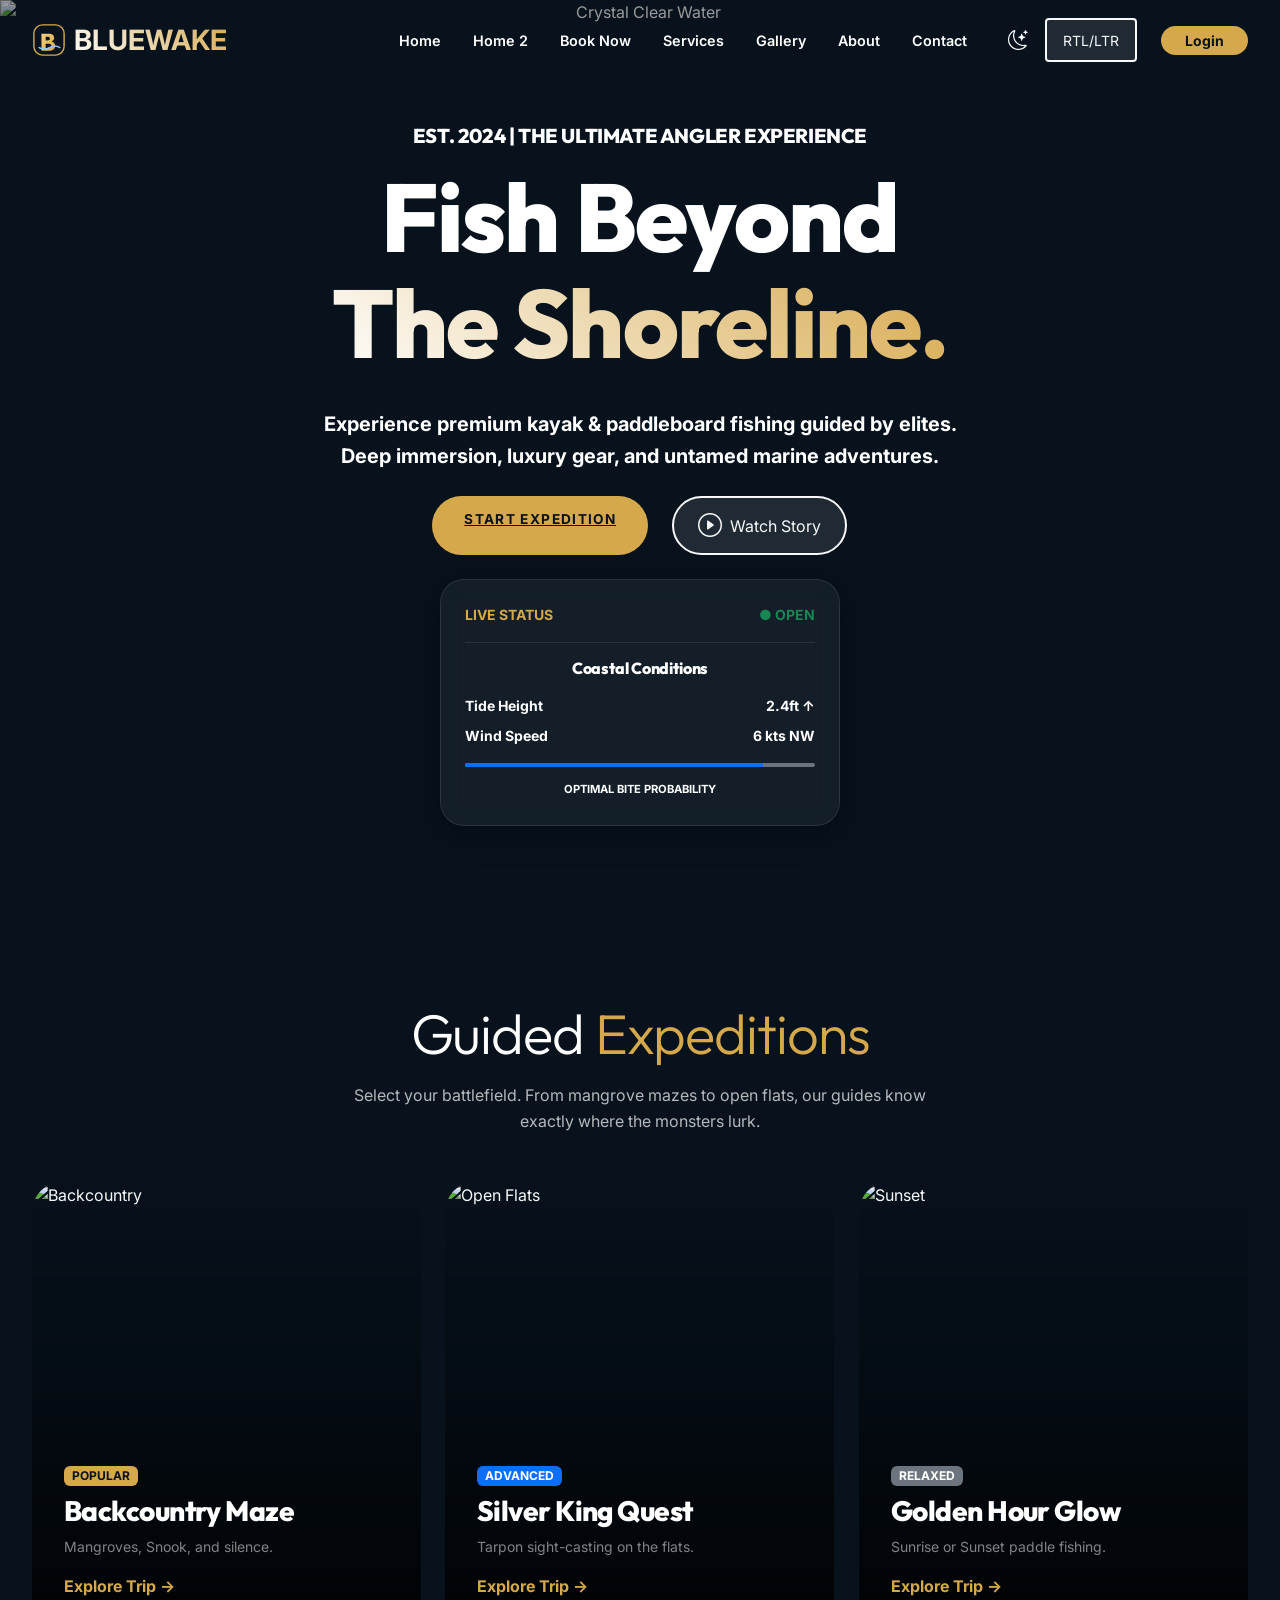
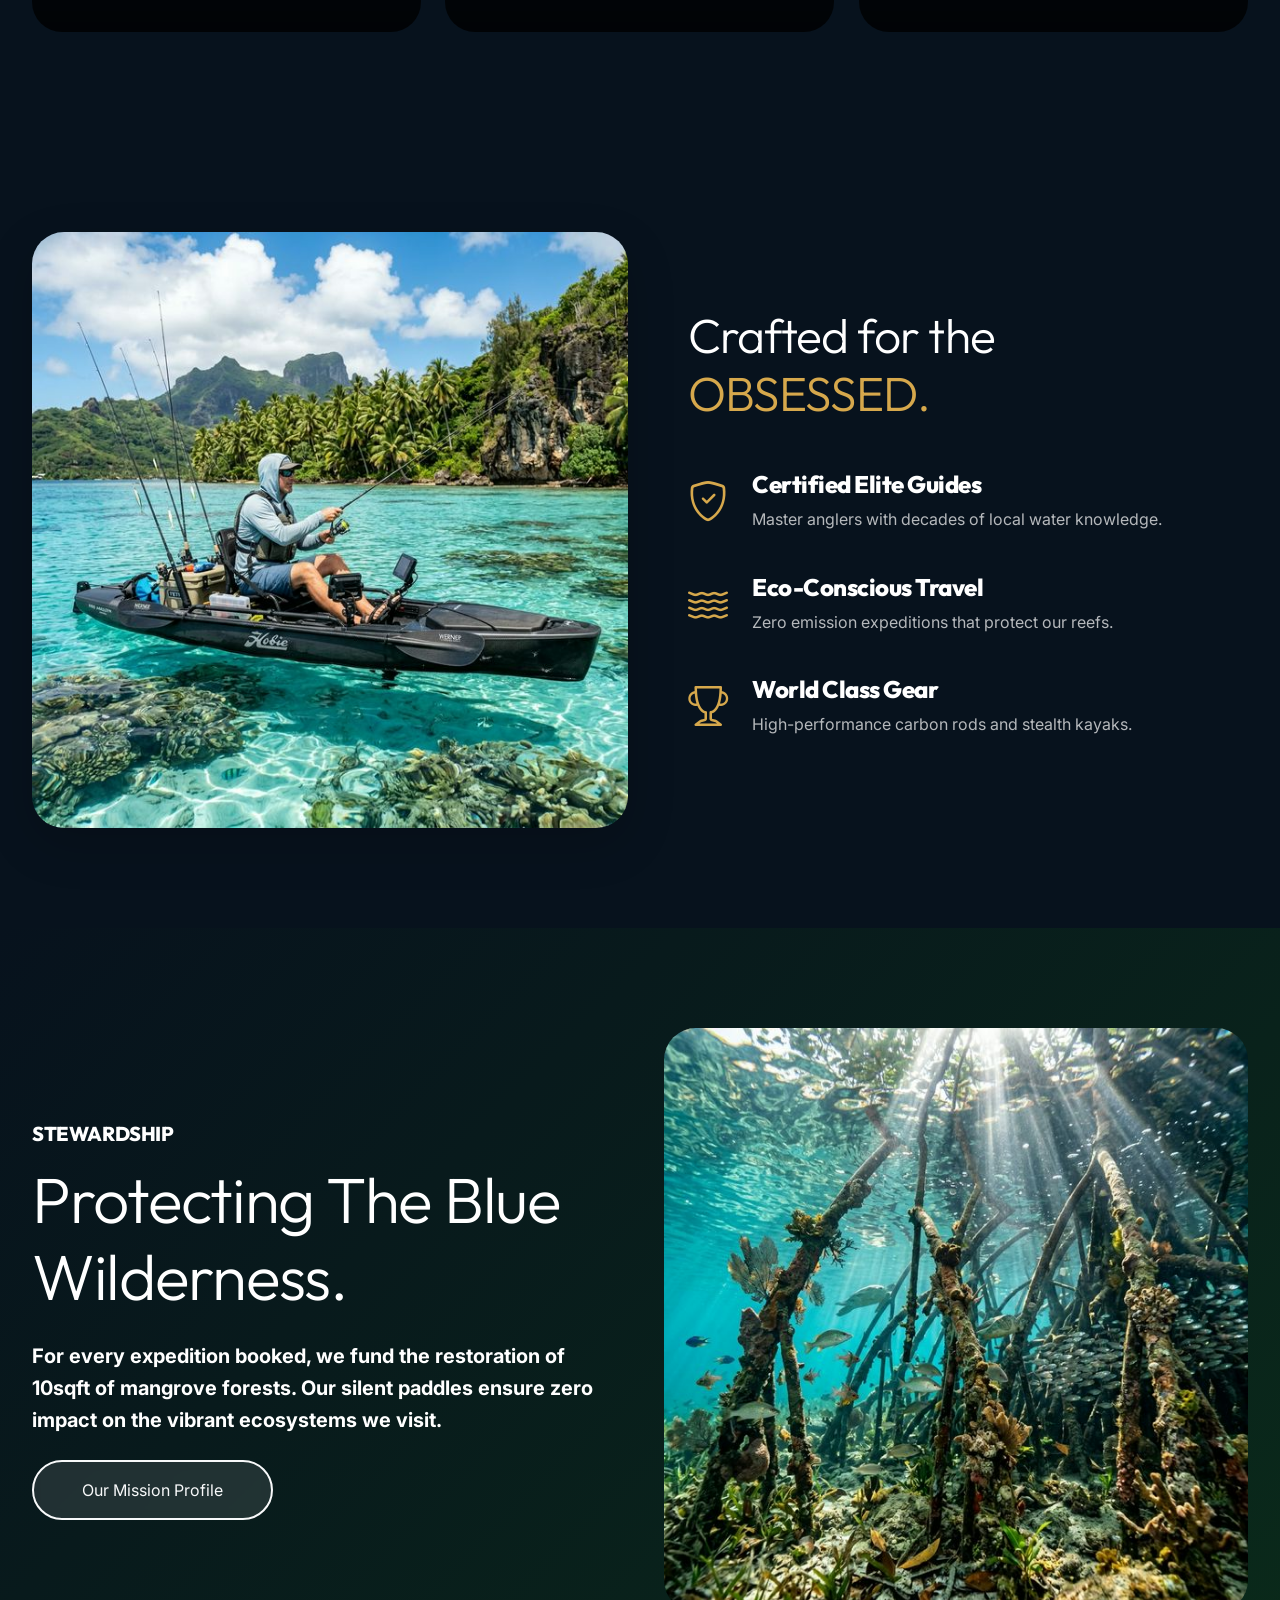
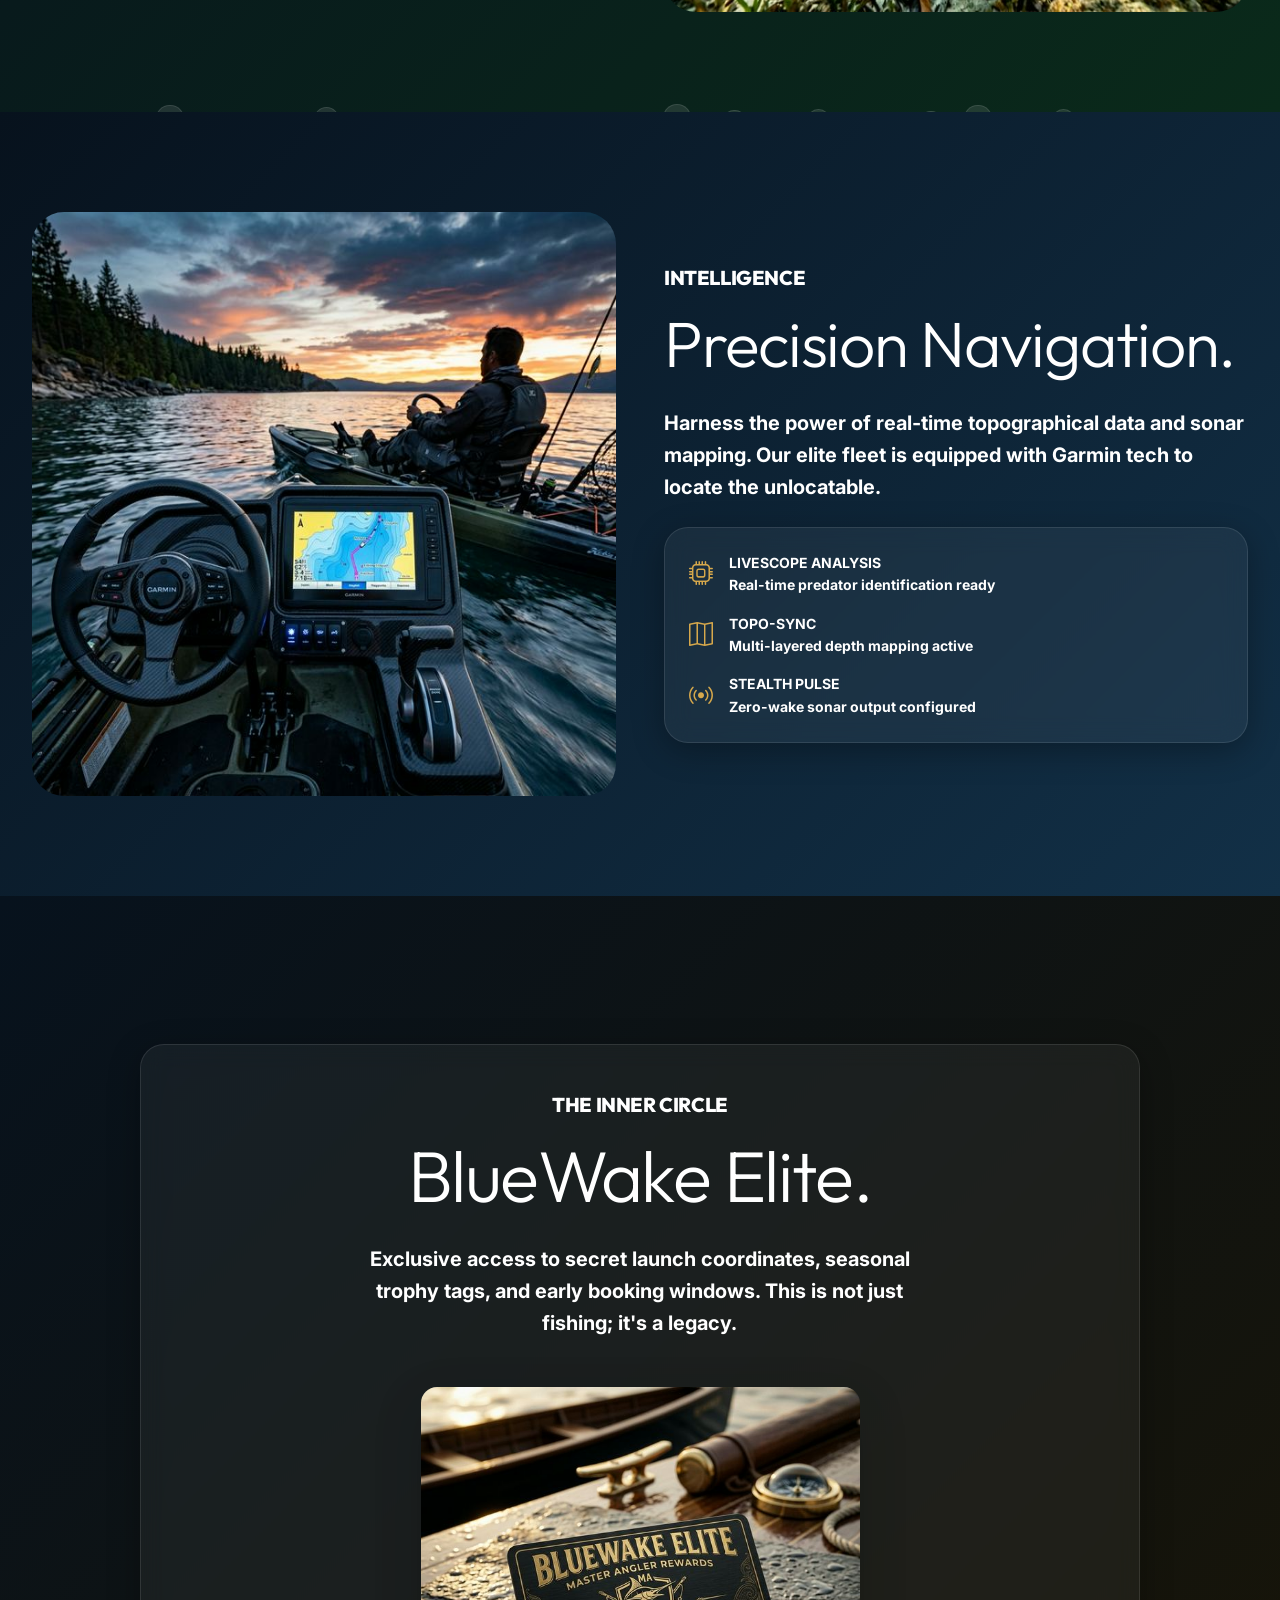
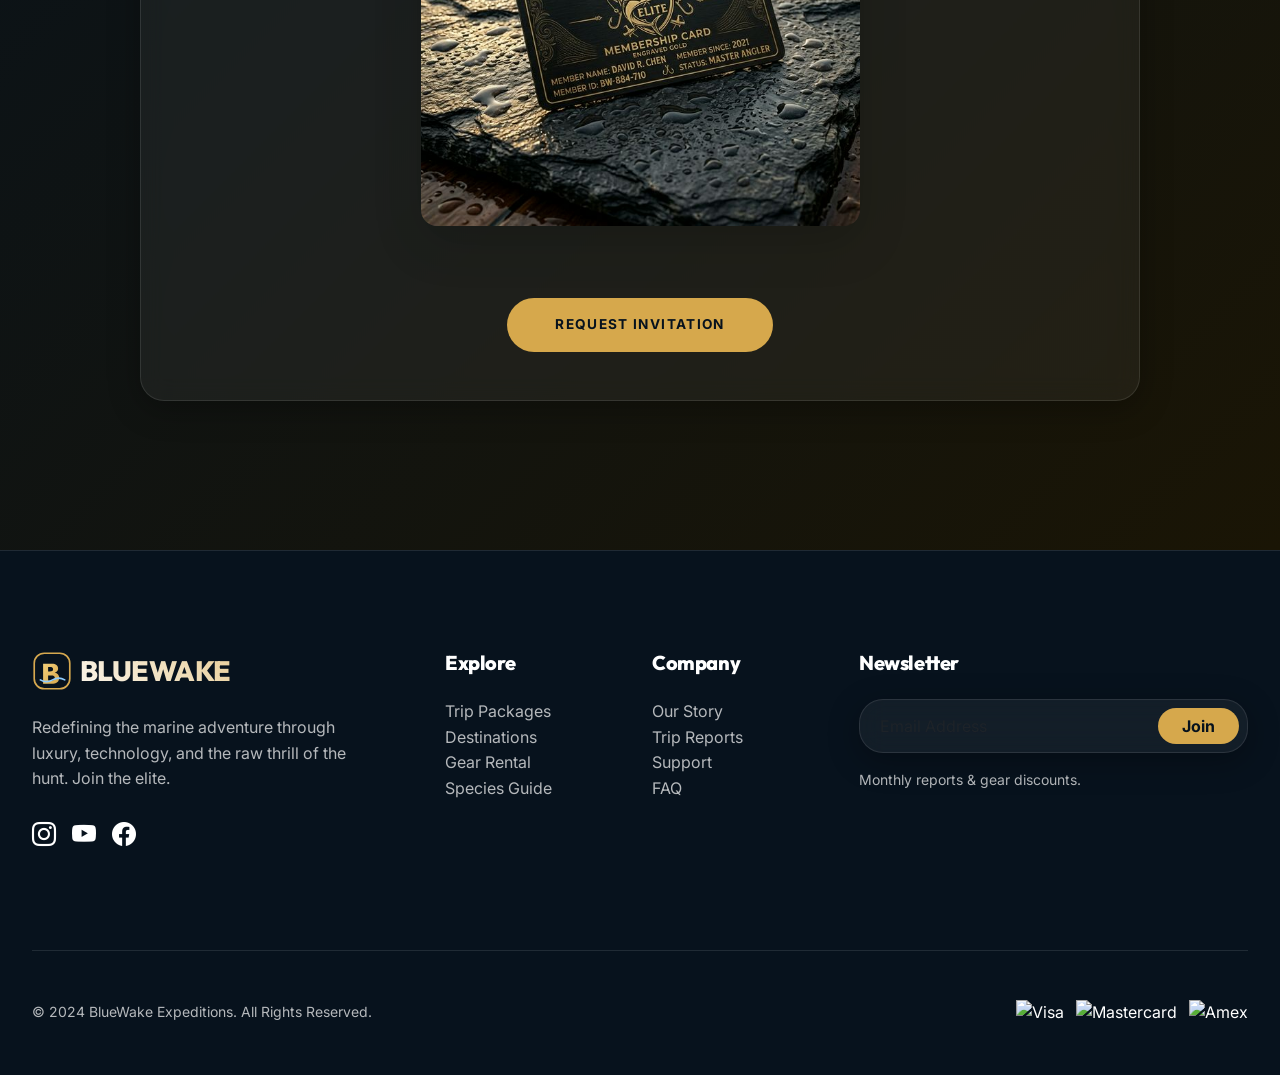
==== index.html @ 13f1f82b "Initial website update" ====
<!DOCTYPE html>
<html lang="en" dir="ltr" data-theme="dark">

<head>
    <meta charset="UTF-8">
    <meta name="viewport" content="width=device-width, initial-scale=1.0">
    <title>BlueWake Adventures | Premium Kayak & Paddleboard Fishing</title>

    <!-- Bootstrap 5 CDN -->
    <link href="https://cdn.jsdelivr.net/npm/bootstrap@5.3.2/dist/css/bootstrap.min.css" rel="stylesheet">
    <link rel="stylesheet" href="https://cdn.jsdelivr.net/npm/bootstrap-icons@1.11.2/font/bootstrap-icons.min.css">

    <!-- Custom CSS -->
    <link rel="stylesheet" href="assets/css/style.css">
</head>

<body>
    <!-- Header / Navigation -->
    <nav class="navbar-marine navbar navbar-expand-xl">
        <div class="container-custom d-flex justify-content-between align-items-center w-100">
            <a class="navbar-brand d-flex align-items-center" href="index.html">
                <img src="assets/images/bluewake-logo.svg" alt="BlueWake logo" class="brand-logo me-2">
                <span class="fs-3 fw-bold text-gradient">BLUEWAKE</span>
            </a>

            <button class="navbar-toggler border-0 text-white" type="button" data-bs-toggle="offcanvas"
                data-bs-target="#offcanvasNavbar">
                <i class="bi bi-list fs-1"></i>
            </button>

            <div class="collapse navbar-collapse d-none d-lg-flex" id="navbarNav">
                <ul class="navbar-nav ms-auto">
                    <li class="nav-item"><a class="nav-link active" href="index.html">Home</a></li>
                    <li class="nav-item"><a class="nav-link " href="home-2.html">Home 2</a></li>
                    <li class="nav-item"><a class="nav-link " href="book-now.html">Book Now</a></li>
                    <li class="nav-item"><a class="nav-link " href="services.html">Services</a></li>
                    <li class="nav-item"><a class="nav-link " href="gallery.html">Gallery</a></li>
                    <li class="nav-item"><a class="nav-link " href="about.html">About</a></li>
                    <li class="nav-item"><a class="nav-link " href="contact.html">Contact</a></li>
                </ul>
            </div>

            <div class="d-none d-xl-flex align-items-center gap-3 ms-lg-4">
                <button class="theme-toggle btn btn-link text-white p-0"><i class="bi bi-moon-stars fs-5"></i></button>
                <button class="rtl-toggle btn btn-outline-light btn-sm px-3">RTL/LTR</button>
                <a href="login.html" class="btn btn-accent rounded-pill px-4 btn-sm ms-2">Login</a>
            </div>
        </div>
    </nav>

    <!-- Offcanvas Menu for Mobile -->
    <div class="offcanvas offcanvas-end glass-panel" tabindex="-1" id="offcanvasNavbar">
        <div class="offcanvas-header border-bottom border-secondary">
            <h5 class="offcanvas-title text-gradient d-flex align-items-center gap-2 mb-0"><img src="assets/images/bluewake-logo.svg" alt="BlueWake logo" class="brand-logo offcanvas-brand-logo"> <span>BLUEWAKE</span></h5>
            <button type="button" class="btn-close btn-close-white" data-bs-dismiss="offcanvas"></button>
        </div>
        <div class="offcanvas-body d-flex flex-column h-100">
            <ul class="navbar-nav mb-auto">
                <li class="nav-item"><a class="nav-link active" href="index.html">Home</a></li>
                <li class="nav-item"><a class="nav-link" href="home-2.html">Home 2</a></li>
                <li class="nav-item"><a class="nav-link" href="book-now.html">Book Now</a></li>
                <li class="nav-item"><a class="nav-link" href="services.html">Services</a></li>
                <li class="nav-item"><a class="nav-link" href="gallery.html">Gallery</a></li>
                <li class="nav-item"><a class="nav-link" href="about.html">About</a></li>
                <li class="nav-item"><a class="nav-link" href="contact.html">Contact</a></li>
            </ul>

            <div class="mt-auto pt-4 border-top border-secondary">
                <div class="d-flex align-items-center justify-content-between mb-4">
                    <span class="small text-muted text-uppercase tracking-widest">Interface</span>
                    <div class="d-flex gap-3">
                        <button class="theme-toggle btn btn-link text-white p-0"><i
                                class="bi bi-moon-stars fs-5"></i></button>
                        <button class="rtl-toggle btn btn-outline-light btn-sm px-3">RTL/LTR</button>
                    </div>
                </div>
                <a class="btn btn-accent w-100 rounded-pill" href="login.html">Login Terminal</a>
            </div>
        </div>
    </div>

    <!-- Hero Section -->
    <section class="hero-section text-center">
        <img src="https://t4.ftcdn.net/jpg/04/59/40/89/360_F_459408910_QlcHqLsMbgfIvBwSwrFyk90YxzkQHKjF.jpg" alt="Crystal Clear Water" class="hero-video-bg">
        <div class="hero-overlay"></div>
        <div class="container-custom hero-content">
            <div class="row justify-content-center">
                <div class="col-lg-10">
                    <h5 class="text-accent mb-3 drift-element">EST. 2024 | THE ULTIMATE ANGLER EXPERIENCE</h5>
                    <h1 class="hero-title text-white reveal reveal-up">Fish Beyond <br> <span class="text-gradient">The
                            Shoreline.</span></h1>
                    <p class="lead text-muted mb-4 mx-auto col-lg-8 reveal reveal-up delay-1">Experience premium kayak &
                        paddleboard fishing guided by
                        elites. Deep immersion, luxury gear, and untamed marine adventures.</p>
                    <div class="d-flex flex-wrap justify-content-center gap-3 gap-md-4 reveal reveal-up delay-2">
                        <a href="book-now.html" class="btn-marine">Start Expedition</a>
                        <a href="gallery.html"
                            class="btn btn-outline-light rounded-pill d-flex align-items-center gap-2">
                            <i class="bi bi-play-circle fs-4"></i> Watch Story
                        </a>
                    </div>
                    <div class="glass-panel p-4 float-element reveal reveal-up delay-3 mx-auto mt-4"
                        style="max-width: 400px;">
                        <div class="d-flex justify-content-between align-items-center mb-3">
                            <span class="text-accent fw-bold text-uppercase small tracking-widest">Live Status</span>
                            <span class="text-success small fw-bold">● OPEN</span>
                        </div>
                        <div class="border-top border-secondary opacity-25 mb-3"></div>
                        <h6 class="text-white mb-3">Coastal Conditions</h6>
                        <div class="small d-flex justify-content-between mb-2 text-white-50">
                            <span>Tide Height</span>
                            <span class="text-white fw-bold">2.4ft ↑</span>
                        </div>
                        <div class="small d-flex justify-content-between mb-3 text-white-50">
                            <span>Wind Speed</span>
                            <span class="text-white fw-bold">6 kts NW</span>
                        </div>
                        <div class="progress bg-secondary" style="height: 4px;">
                            <div class="progress-bar bg-accent" style="width: 85%"></div>
                        </div>
                        <div class="text-center mt-2">
                            <small class="text-muted" style="font-size: 0.7rem;">OPTIMAL BITE PROBABILITY</small>
                        </div>
                    </div>
                </div>
            </div>
        </div>
    </section>

    <!-- Guided Expeditions Section -->
    <section class="section-padding">
        <div class="container-custom">
            <div class="text-center mb-5 reveal reveal-up">
                <h2 class="display-4 mb-3">Guided <span class="text-accent">Expeditions</span></h2>
                <p class="text-muted mx-auto col-lg-6">Select your battlefield. From mangrove mazes to open flats, our
                    guides
                    know exactly where the monsters lurk.</p>
            </div>
            <div class="row g-4">
                <div class="col-md-4 reveal reveal-up delay-1">
                    <div class="trip-card">
                        <img src="https://cdn.shopify.com/s/files/1/1778/5045/files/Man_paddle_boarding_during_winter_with_safety_gear_for_fishing_adventure.png?v=1749080065"
                            class="trip-card-img" alt="Backcountry">
                        <div class="trip-card-overlay">
                            <span class="badge bg-accent text-dark mb-2 w-fit">POPULAR</span>
                            <h3>Backcountry Maze</h3>
                            <p class="small text-white-50">Mangroves, Snook, and silence.</p>
                            <a href="services.html" class="text-accent text-decoration-none fw-bold">Explore Trip
                                →</a>
                        </div>
                    </div>
                </div>
                <div class="col-md-4 reveal reveal-up delay-2">
                    <div class="trip-card">
                        <img src="https://images.unsplash.com/photo-1544526226-d4568090ffb8?q=80&w=600"
                            class="trip-card-img" alt="Open Flats">
                        <div class="trip-card-overlay">
                            <span class="badge bg-primary mb-2 w-fit text-uppercase">Advanced</span>
                            <h3>Silver King Quest</h3>
                            <p class="small text-white-50">Tarpon sight-casting on the flats.</p>
                            <a href="services.html" class="text-accent text-decoration-none fw-bold">Explore Trip
                                →</a>
                        </div>
                    </div>
                </div>
                <div class="col-md-4 reveal reveal-up delay-3">
                    <div class="trip-card">
                        <img src="https://images.unsplash.com/photo-1506744038136-46273834b3fb?q=80&w=600"
                            class="trip-card-img" alt="Sunset">
                        <div class="trip-card-overlay">
                            <span class="badge bg-secondary mb-2 w-fit text-uppercase">Relaxed</span>
                            <h3>Golden Hour Glow</h3>
                            <p class="small text-white-50">Sunrise or Sunset paddle fishing.</p>
                            <a href="services.html" class="text-accent text-decoration-none fw-bold">Explore Trip
                                →</a>
                        </div>
                    </div>
                </div>
            </div>
        </div>
    </section>

    <!-- Why Choose Us / Quality Gear -->
    <section class="section-padding bg-marine-alt">
        <div class="container-custom">
            <div class="row align-items-center">
                <div class="col-lg-6 mb-5 mb-lg-0 reveal reveal-left">
                    <div class="position-relative">
                        <img src="assets/images/premium_fishing_gear.png" class="img-fluid rounded-5 shadow-lg"
                            alt="Gear">

                    </div>
                </div>
                <div class="col-lg-6 ps-lg-5 reveal reveal-right delay-2">
                    <h2 class="display-5 mb-5">Crafted for the <br><span
                            class="text-accent text-uppercase">Obsessed.</span></h2>
                    <div class="d-flex gap-4 mb-4 reveal reveal-up delay-3">
                        <div class="icon-box text-accent fs-1"><i class="bi bi-shield-check"></i></div>
                        <div>
                            <h4>Certified Elite Guides</h4>
                            <p class="text-muted">Master anglers with decades of local water knowledge.</p>
                        </div>
                    </div>
                    <div class="d-flex gap-4 mb-4 reveal reveal-up delay-4">
                        <div class="icon-box text-accent fs-1"><i class="bi bi-water"></i></div>
                        <div>
                            <h4>Eco-Conscious Travel</h4>
                            <p class="text-muted">Zero emission expeditions that protect our reefs.</p>
                        </div>
                    </div>
                    <div class="d-flex gap-4 reveal reveal-up delay-5">
                        <div class="icon-box text-accent fs-1"><i class="bi bi-trophy"></i></div>
                        <div>
                            <h4>World Class Gear</h4>
                            <p class="text-muted">High-performance carbon rods and stealth kayaks.</p>
                        </div>
                    </div>
                </div>
            </div>
        </div>
    </section>

    <!-- Section 1: Marine Conservation -->
    <section class="section-padding bg-conservation position-relative overflow-hidden">
        <div id="bubble-container"></div>
        <div class="container-custom">
            <div class="row align-items-center g-5">
                <div class="col-lg-6 reveal reveal-left">
                    <h5 class="text-accent mb-3 text-uppercase">Stewardship</h5>
                    <h2 class="display-3 mb-4">Protecting The <span class="text-white">Blue Wilderness.</span></h2>
                    <p class="lead text-muted mb-4">For every expedition booked, we fund the restoration of 10sqft of
                        mangrove forests. Our silent paddles ensure zero impact on the vibrant ecosystems we visit.</p>
                    <a href="about.html" class="btn btn-outline-light rounded-pill px-5 py-3">Our Mission Profile</a>
                </div>
                <div class="col-lg-6 reveal reveal-right delay-2">
                    <img src="assets/images/conservation.png" class="img-fluid rounded-5 shadow-2-strong hover-tilt"
                        alt="Conservation">
                </div>
            </div>
        </div>
    </section>

    <!-- Section 2: Angler Tech -->
    <section class="section-padding bg-tech">
        <div class="container-custom">
            <div class="row align-items-center g-5 flex-row-reverse">
                <div class="col-lg-6 reveal reveal-right">
                    <h5 class="text-accent mb-3 text-uppercase">Intelligence</h5>
                    <h2 class="display-3 mb-4">Precision <span class="text-white">Navigation.</span></h2>
                    <p class="lead text-muted mb-4">Harness the power of real-time topographical data and sonar mapping.
                        Our elite fleet is equipped with Garmin tech to locate the unlocatable.</p>
                    <div class="glass-panel p-4 tech-glitch">
                        <ul class="list-unstyled mb-0">
                            <li class="mb-3 d-flex align-items-center">
                                <i class="bi bi-cpu text-accent fs-4 me-3"></i>
                                <div>
                                    <div class="small fw-bold text-uppercase">LiveScope Analysis</div>
                                    <div class="text-muted small">Real-time predator identification ready</div>
                                </div>
                            </li>
                            <li class="mb-3 d-flex align-items-center">
                                <i class="bi bi-map text-accent fs-4 me-3"></i>
                                <div>
                                    <div class="small fw-bold text-uppercase">Topo-Sync</div>
                                    <div class="text-muted small">Multi-layered depth mapping active</div>
                                </div>
                            </li>
                            <li class="d-flex align-items-center">
                                <i class="bi bi-broadcast text-accent fs-4 me-3"></i>
                                <div>
                                    <div class="small fw-bold text-uppercase">Stealth Pulse</div>
                                    <div class="text-muted small">Zero-wake sonar output configured</div>
                                </div>
                            </li>
                        </ul>
                    </div>
                </div>
                <div class="col-lg-6 reveal reveal-left delay-2">
                    <img src="assets/images/tech.png" class="img-fluid rounded-5 shadow-2-strong hover-tilt"
                        alt="Tech Dashboard">
                </div>
            </div>
        </div>
    </section>

    <!-- Section 3: Elite Membership -->
    <section class="section-padding bg-elite">
        <div class="container-custom py-5">
            <div class="glass-panel p-5 text-center reveal reveal-scale pulse-gold mx-auto" style="max-width: 1000px;">
                <h5 class="text-accent mb-3 text-uppercase">The Inner Circle</h5>
                <h2 class="display-2 mb-4">BlueWake <span class="text-white">Elite.</span></h2>
                <p class="lead text-muted mb-5 mx-auto col-lg-8">Exclusive access to secret launch coordinates, seasonal
                    trophy tags, and early booking windows. This is not just fishing; it's a legacy.</p>
                <div class="row g-4 mb-5">
                    <div class="col-md-6 offset-md-3">
                        <img src="assets/images/membership.png" class="img-fluid rounded-4 shadow-lg mb-4"
                            alt="Elite Membership Card">
                    </div>
                </div>
                <button class="btn-marine px-5 py-3">Request Invitation</button>
            </div>
        </div>
    </section>

    <!-- Footer -->
    <footer>
        <div class="container-custom">
            <div class="row">
                <div class="col-lg-4 mb-5 reveal reveal-up">
                    <h3 class="text-gradient mb-4 d-flex align-items-center gap-2"><img src="assets/images/bluewake-logo.svg" alt="BlueWake logo" class="brand-logo footer-brand-logo"> <span>BLUEWAKE</span></h3>
                    <p class="text-muted pe-lg-5">Redefining the marine adventure through luxury, technology, and the
                        raw thrill of the hunt. Join the elite.</p>
                    <div class="d-flex gap-3 mt-4">
                        <a href="#" class="fs-4 text-white hover-accent"><i class="bi bi-instagram"></i></a>
                        <a href="#" class="fs-4 text-white hover-accent"><i class="bi bi-youtube"></i></a>
                        <a href="#" class="fs-4 text-white hover-accent"><i class="bi bi-facebook"></i></a>
                    </div>
                </div>
                <div class="col-lg-2 col-md-4 mb-4 reveal reveal-up delay-1">
                    <h5 class="mb-4">Explore</h5>
                    <ul class="list-unstyled">
                        <li><a href="services.html" class="text-muted text-decoration-none">Trip Packages</a></li>
                        <li><a href="gallery.html" class="text-muted text-decoration-none">Destinations</a></li>
                        <li><a href="services.html" class="text-muted text-decoration-none">Gear Rental</a></li>
                        <li><a href="gallery.html" class="text-muted text-decoration-none">Species Guide</a></li>
                    </ul>
                </div>
                <div class="col-lg-2 col-md-4 mb-4 reveal reveal-up delay-2">
                    <h5 class="mb-4">Company</h5>
                    <ul class="list-unstyled">
                        <li><a href="about.html" class="text-muted text-decoration-none">Our Story</a></li>
                        <li><a href="home-2.html" class="text-muted text-decoration-none">Trip Reports</a></li>
                        <li><a href="contact.html" class="text-muted text-decoration-none">Support</a></li>
                        <li><a href="about.html" class="text-muted text-decoration-none">FAQ</a></li>
                    </ul>
                </div>
                <div class="col-lg-4 col-md-4 mb-4 reveal reveal-up delay-3">
                    <h5 class="mb-4">Newsletter</h5>
                    <div class="glass-panel p-2 d-flex">
                        <input type="email" class="form-control bg-transparent border-0 text-white"
                            placeholder="Email Address">
                        <button class="btn btn-accent rounded-pill px-4">Join</button>
                    </div>
                    <small class="text-muted mt-3 d-block">Monthly reports & gear discounts.</small>
                </div>
            </div>
            <hr class="my-5 border-secondary opacity-25">
            <div class="row align-items-center">
                <div class="col-md-6 text-center text-md-start">
                    <p class="small text-muted mb-0">© 2024 BlueWake Expeditions. All Rights Reserved.</p>
                </div>
                <div class="col-md-6 text-center text-md-end mt-3 mt-md-0">
                    <img src="https://img.icons8.com/color/48/visa.png" alt="Visa" width="30">
                    <img src="https://img.icons8.com/color/48/mastercard.png" alt="Mastercard" width="30" class="ms-2">
                    <img src="https://img.icons8.com/color/48/amex.png" alt="Amex" width="30" class="ms-2">
                </div>
            </div>
        </div>
    </footer>

    <!-- Scripts -->
    <script src="https://cdn.jsdelivr.net/npm/bootstrap@5.3.2/dist/js/bootstrap.bundle.min.js"></script>
    <script src="assets/js/main.js"></script>
</body>

</html>
---- assets/css/style.css ----
@import url('https://fonts.googleapis.com/css2?family=Outfit:wght@300;400;600;800&family=Inter:wght@300;400;600&display=swap');

:root {
    /* Primary Deep Ocean */
    --ocean-h: 210;
    --ocean-s: 61%;
    --ocean-l: 7%;

    /* Secondary Marine Blue */
    --marine-h: 206;
    --marine-s: 59%;
    --marine-l: 18%;

    /* Accent Tropical Gold */
    --gold-h: 40;
    --gold-s: 63%;
    --gold-l: 57%;

    /* CSS Variables */
    --primary: hsl(var(--ocean-h), var(--ocean-s), var(--ocean-l));
    --secondary: hsl(var(--marine-h), var(--marine-s), var(--marine-l));
    --accent: hsl(var(--gold-h), var(--gold-s), var(--gold-l));
    --accent-glow: hsla(var(--gold-h), var(--gold-s), var(--gold-l), 0.3);

    --bg-deep: #07121D;
    --bg-card: rgba(18, 48, 71, 0.4);
    --text-main: #ffffff;
    --text-muted: rgba(255, 255, 255, 0.7);
    --glass-border: rgba(255, 255, 255, 0.1);
    --glass-bg: rgba(255, 255, 255, 0.05);

    /* Spacing & Transitions */
    --transition-smooth: all 0.5s cubic-bezier(0.4, 0, 0.2, 1);
    --transition-bounce: all 0.6s cubic-bezier(0.68, -0.55, 0.265, 1.55);
}

[data-theme="light"] {
    --bg-deep: #f8fafc;
    --bg-card: rgba(255, 255, 255, 0.8);
    --text-main: #0f172a;
    --text-muted: #334155;
    /* Darker, higher contrast for sub-text */
    --glass-border: rgba(15, 23, 42, 0.1);
    --glass-bg: rgba(255, 255, 255, 0.6);
    --primary: hsl(var(--ocean-h), var(--ocean-s), 15%);
}

/* Global Text Visibility Fixes */
.text-muted {
    color: var(--text-muted) !important;
}

/* Light Mode Global Visibility Overrides */
[data-theme="light"] .glass-panel .text-white,
[data-theme="light"] .glass-panel .text-white-50,
[data-theme="light"] footer .text-white,
[data-theme="light"] footer .text-white-50,
[data-theme="light"] .offcanvas .text-white {
    color: var(--text-main) !important;
}

[data-theme="light"] .btn-outline-light {
    color: var(--text-main);
    border-color: var(--text-main);
    background: rgba(255, 255, 255, 0.2);
    backdrop-filter: blur(5px);
}

.btn-outline-light {
    backdrop-filter: blur(5px);
    background: rgba(255, 255, 255, 0.1);
    border-width: 2px;
    padding: 0.6rem 1.5rem;
}

[data-theme="light"] .btn-outline-light:hover {
    background-color: var(--text-main);
    color: var(--bg-deep);
}

[data-theme="light"] .form-control {
    color: var(--text-main) !important;
}

[data-theme="light"] .form-control::placeholder {
    color: var(--text-muted);
}

[data-theme="light"] .btn-close-white {
    filter: invert(1) grayscale(100%) brightness(0);
}

[data-theme="light"] .contact-social-icon {
    color: var(--text-main) !important;
}

/* Guarantee Navbar Legibility in Light Mode */
[data-theme="light"] .navbar-marine {
    background: rgba(255, 255, 255, 0.8) !important;
    backdrop-filter: blur(15px);
    border-bottom: 1px solid rgba(0, 0, 0, 0.05);
}

[data-theme="light"] .navbar-marine .text-white {
    color: var(--text-main) !important;
}

[data-theme="light"] .text-gradient {
    background: linear-gradient(135deg, var(--accent) 0%, var(--primary) 100%);
    -webkit-background-clip: text;
    background-clip: text;
    -webkit-text-fill-color: transparent;
}

* {
    margin: 0;
    padding: 0;
    box-sizing: border-box;
}

body {
    font-family: 'Inter', sans-serif;
    background-color: var(--bg-deep);
    color: var(--text-main);
    overflow-x: hidden;
    line-height: 1.6;
    transition: background-color 0.5s ease;
}

h1,
h2,
h3,
h4,
h5,
h6 {
    font-family: 'Outfit', sans-serif;
    font-weight: 800;
    letter-spacing: -0.02em;
}

.brand-logo {
    width: 34px;
    height: 34px;
    object-fit: contain;
    flex-shrink: 0;
}

.offcanvas-brand-logo {
    width: 28px;
    height: 28px;
}

.footer-brand-logo {
    width: 40px;
    height: 40px;
}

.auth-brand-logo {
    width: 42px;
    height: 42px;
}

/* RTL Helpers - Using Logical Properties */
[dir="rtl"] {
    text-align: right;
}

/* Base Layout Utilities */
.container-custom {
    max-width: 1600px;
    margin-inline: auto;
    padding-inline: 2rem;
}

/* Cinematic Glassmorphism */
.glass-panel {
    background: var(--glass-bg);
    backdrop-filter: blur(12px);
    -webkit-backdrop-filter: blur(12px);
    border: 1px solid var(--glass-border);
    border-radius: 24px;
    box-shadow: 0 8px 32px 0 rgba(0, 0, 0, 0.3);
}

/* Anti-Gravity Animations */
@keyframes float {
    0% {
        transform: translateY(0px) rotate(0deg);
    }

    50% {
        transform: translateY(-15px) rotate(1deg);
    }

    100% {
        transform: translateY(0px) rotate(0deg);
    }
}

@keyframes drift {
    0% {
        transform: translateX(0px);
    }

    50% {
        transform: translateX(10px);
    }

    100% {
        transform: translateX(0px);
    }
}

@keyframes water-ripple {
    0% {
        transform: scale(0.8);
        opacity: 0.5;
    }

    100% {
        transform: scale(1.5);
        opacity: 0;
    }
}

.float-element {
    animation: float 6s ease-in-out infinite;
}

.drift-element {
    animation: drift 8s ease-in-out infinite;
}

/* Premium Buttons */
.btn-marine {
    background: var(--accent);
    color: var(--bg-deep);
    border: none;
    padding: 0.8rem 2rem;
    border-radius: 50px;
    font-weight: 700;
    text-transform: uppercase;
    font-size: 0.85rem;
    letter-spacing: 0.1em;
    transition: var(--transition-bounce);
    position: relative;
    overflow: hidden;
    z-index: 1;
}

.btn-marine:hover {
    transform: scale(1.05) translateY(-3px);
    box-shadow: 0 10px 20px var(--accent-glow);
}

.btn-accent {
    background: var(--accent);
    color: var(--bg-deep) !important;
    border: none;
    font-weight: 700;
    transition: var(--transition-smooth);
}

.btn-accent:hover {
    background: #fff;
    transform: translateY(-2px);
    box-shadow: 0 5px 15px var(--accent-glow);
}

/* Navigation */
.navbar-marine {
    position: fixed;
    top: 0;
    width: 100%;
    z-index: 1000;
    padding: 0.8rem 0;
    transition: var(--transition-smooth);
}

.navbar-marine.scrolled {
    background: var(--bg-card);
    backdrop-filter: blur(20px);
    padding: 1rem 0;
    border-bottom: 1px solid var(--glass-border);
}

.nav-link {
    color: var(--text-main) !important;
    font-weight: 600;
    margin-inline: 0.5rem;
    font-size: 0.9rem;
    position: relative;
    white-space: nowrap;
}

.nav-link::after {
    content: '';
    position: absolute;
    bottom: -5px;
    inset-inline-start: 0;
    width: 0;
    height: 2px;
    background: var(--accent);
    transition: var(--transition-smooth);
}

.nav-link:hover::after {
    width: 100%;
}

/* Hero Section */
.hero-section {
    min-height: 100vh;
    display: flex;
    align-items: center;
    position: relative;
    overflow: hidden;
    padding-top: 80px;
    padding-bottom: 30px;
}

@media (max-width: 768px) {
    .hero-section {
        padding-top: 140px;
        align-items: center;
        /* Center content vertically */
    }
}

.hero-video-bg {
    position: absolute;
    top: 0;
    left: 0;
    width: 100%;
    height: 100%;
    object-fit: cover;
    z-index: -1;
    filter: brightness(0.6);
}

.hero-overlay {
    position: absolute;
    top: 0;
    left: 0;
    width: 100%;
    height: 100%;
    background: linear-gradient(to bottom, transparent 80%, rgba(7, 18, 29, 0.4));
    z-index: 0;
}

.hero-content {
    position: relative;
    z-index: 2;
}

.hero-title {
    font-size: clamp(2.2rem, 10vw, 6rem);
    line-height: 1.1;
    margin-bottom: 2rem;
}

.text-gradient {
    background: linear-gradient(45deg, #fff, var(--accent));
    -webkit-background-clip: text;
    background-clip: text;
    -webkit-text-fill-color: transparent;
}

/* Trip Cards */
.trip-card {
    border-radius: 30px;
    overflow: hidden;
    height: 450px;
    position: relative;
    transition: var(--transition-smooth);
}

.trip-card-img {
    width: 100%;
    height: 100%;
    object-fit: cover;
    transition: var(--transition-smooth);
}

.trip-card:hover .trip-card-img {
    transform: scale(1.1);
}

.trip-card-overlay {
    position: absolute;
    inset: 0;
    background: linear-gradient(transparent, rgba(0, 0, 0, 0.8));
    display: flex;
    flex-direction: column;
    justify-content: flex-end;
    padding: 2rem;
}

.trip-card-overlay h3 {
    color: #ffffff !important;
}

/* Responsive Grid */
.marine-grid {
    display: grid;
    grid-template-columns: repeat(auto-fit, minmax(300px, 1fr));
    gap: 2rem;
}

/* Footer Section */
footer {
    background: var(--primary);
    padding: 100px 0 50px;
    border-top: 1px solid var(--glass-border);
}

footer .hover-accent {
    display: inline-flex;
    align-items: center;
    transition: color 0.25s ease, transform 0.25s ease;
}

footer .hover-accent:hover,
footer .hover-accent:focus-visible {
    color: var(--accent) !important;
    transform: translateY(-2px);
}

footer .list-unstyled a.text-muted {
    display: inline-block;
    transition: color 0.25s ease, transform 0.25s ease;
}

footer .list-unstyled a.text-muted:hover,
footer .list-unstyled a.text-muted:focus-visible {
    color: var(--accent) !important;
    transform: translateX(4px);
}

[data-theme="light"] footer h5 {
    color: #f8fbff !important;
}

[data-theme="light"] footer .text-muted,
[data-theme="light"] footer .list-unstyled a.text-muted {
    color: rgba(248, 251, 255, 0.74) !important;
}

/* Custom Scrollbar */
::-webkit-scrollbar {
    width: 8px;
}

::-webkit-scrollbar-track {
    background: var(--bg-deep);
}

::-webkit-scrollbar-thumb {
    background: var(--accent);
    border-radius: 10px;
}

/* Premium Reveal Animations */
.reveal {
    opacity: 1 !important;
    will-change: transform;
}

.reveal-up,
.reveal-down,
.reveal-left,
.reveal-right,
.reveal-scale {
    transform: none !important;
}

.revealed {
    opacity: 1 !important;
    transform: none !important;
}

/* Staggered Delay Utilities */
.delay-1 {
    transition-delay: 0.1s;
}

.delay-2 {
    transition-delay: 0.2s;
}

.delay-3 {
    transition-delay: 0.3s;
}

.delay-4 {
    transition-delay: 0.4s;
}

.delay-5 {
    transition-delay: 0.5s;
}

/* Alignment Utilities */
.section-padding {
    padding: 100px 0;
}

.section-padding-large {
    padding: 150px 0;
}

@media (max-width: 991px) {
    .section-padding {
        padding: 60px 0;
    }

    .section-padding-large {
        padding: 80px 0;
    }
}

/* Premium Animations & Layouts */
.parallax-bg {
    background-attachment: fixed !important;
    background-position: center !important;
    background-size: cover !important;
    position: relative;
    padding-top: 200px;
    padding-bottom: 120px;
}

.parallax-bg::before {
    content: '';
    position: absolute;
    inset: 0;
    background: linear-gradient(to bottom, rgba(7, 18, 29, 0.8), rgba(7, 18, 29, 0.4));
}

.z-1 {
    z-index: 1;
    position: relative;
}

.hover-tilt {
    transition: transform 0.5s cubic-bezier(0.4, 0, 0.2, 1) !important;
}

.hover-tilt:hover {
    transform: translateY(-12px) rotate(1deg) scale(1.02) !important;
}

.text-stroke {
    -webkit-text-stroke: 1px rgba(255, 255, 255, 0.6);
    color: transparent;
}

[data-theme="light"] .text-stroke {
    -webkit-text-stroke: 1px rgba(15, 23, 42, 0.7);
}

.scrolling-wrapper {
    display: flex;
    flex-wrap: nowrap;
    overflow-x: auto;
    padding-bottom: 1rem;
    -webkit-overflow-scrolling: touch;
}

.scrolling-card {
    flex: 0 0 auto;
    min-width: 350px;
    margin-right: 1.5rem;
}

.scrolling-wrapper::-webkit-scrollbar {
    height: 8px;
}

.scrolling-wrapper::-webkit-scrollbar-thumb {
    background: var(--accent);
    border-radius: 10px;
}

/* Unique Section Animations */
@keyframes pulse-gold {
    0% {
        box-shadow: 0 0 0 0 rgba(214, 168, 79, 0.4);
        transform: scale(1);
    }

    70% {
        box-shadow: 0 0 0 20px rgba(214, 168, 79, 0);
        transform: scale(1.02);
    }

    100% {
        box-shadow: 0 0 0 0 rgba(214, 168, 79, 0);
        transform: scale(1);
    }
}

.pulse-gold {
    animation: pulse-gold 3s infinite;
}

@keyframes glitch {
    0% {
        transform: translate(0);
    }

    20% {
        transform: translate(-2px, 2px);
    }

    40% {
        transform: translate(-2px, -2px);
    }

    60% {
        transform: translate(2px, 2px);
    }

    80% {
        transform: translate(2px, -2px);
    }

    100% {
        transform: translate(0);
    }
}

.tech-glitch:hover {
    animation: glitch 0.3s cubic-bezier(.25, .46, .45, .94) both infinite;
}

@keyframes bubble-rise {
    0% {
        transform: translateY(0) scale(1);
        opacity: 0;
    }

    50% {
        opacity: 0.5;
    }

    100% {
        transform: translateY(-100px) scale(1.5);
        opacity: 0;
    }
}

.bubble {
    position: absolute;
    background: rgba(255, 255, 255, 0.1);
    border: 1px solid rgba(255, 255, 255, 0.1);
    border-radius: 50%;
    pointer-events: none;
    animation: bubble-rise 4s infinite ease-in;
}

.bg-conservation {
    background: linear-gradient(135deg, #07121D 0%, #0a2a1a 100%);
}

.bg-tech {
    background: linear-gradient(135deg, #07121D 0%, #123047 100%);
}

.bg-elite {
    background: linear-gradient(135deg, #07121D 0%, #1a1505 100%);
}

/* Utility Classes */
.text-accent {
    color: var(--accent) !important;
}

.w-fit {
    width: fit-content;
}

.badge.bg-accent {
    background-color: var(--accent) !important;
    color: #07121d !important;
}

/* Visibility Fixes for Dark Sections */
.bg-conservation,
.bg-tech,
.bg-elite,
.bg-stealth,
.bg-tropical,
.hero-section {
    color: #ffffff !important;
}

.bg-conservation h1,
.bg-conservation h2,
.bg-conservation h3,
.bg-conservation h4,
.bg-conservation h5,
.bg-tech h1,
.bg-tech h2,
.bg-tech h3,
.bg-tech h4,
.bg-tech h5,
.bg-elite h1,
.bg-elite h2,
.bg-elite h3,
.bg-elite h4,
.bg-elite h5,
.bg-stealth h1,
.bg-stealth h2,
.bg-stealth h3,
.bg-stealth h4,
.bg-stealth h5,
.bg-tropical h1,
.bg-tropical h2,
.bg-tropical h3,
.bg-tropical h4,
.bg-tropical h5,
.hero-section h1,
.hero-section h2,
.hero-section h3,
.hero-section h4,
.hero-section h5 {
    color: #ffffff !important;
}

.bg-conservation .text-muted,
.bg-tech .text-muted,
.bg-elite .text-muted,
.bg-stealth .text-muted,
.bg-tropical .text-muted,
/* Hero Section Subtext Visibility Fix */
.hero-section p,
.parallax-bg p,
.hero-section .text-muted,
.parallax-bg .text-muted,
.hero-section .text-white-50,
.parallax-bg .text-white-50 {
    font-weight: 700 !important;
    color: #ffffff !important;
}

/* Ensure headings inherit theme color generally */
h1,
h2,
h3,
h4,
h5,
h6 {
    color: var(--text-main);
}

/* Specialized Animation for Home 2 Sections */
@keyframes stealth-scan {
    0% {
        background-position: -200% 0;
    }

    100% {
        background-position: 200% 0;
    }
}

.stealth-overlay {
    position: relative;
    overflow: hidden;
}

.stealth-overlay::after {
    content: '';
    position: absolute;
    top: 0;
    left: 0;
    width: 100%;
    height: 100%;
    background: linear-gradient(90deg, transparent, rgba(255, 255, 255, 0.05), transparent);
    background-size: 200% 100%;
    animation: stealth-scan 4s linear infinite;
    pointer-events: none;
}

@keyframes wave-distort {

    0%,
    100% {
        border-radius: 60% 40% 30% 70% / 60% 30% 70% 40%;
    }

    50% {
        border-radius: 30% 60% 70% 40% / 50% 60% 30% 60%;
    }
}

.wave-shape {
    animation: wave-distort 8s ease-in-out infinite;
}

.bg-stealth {
    background: linear-gradient(135deg, #07121D 0%, #030a0f 100%);
}

.bg-tropical {
    background: linear-gradient(135deg, #07121D 0%, #051a1a 100%);
}
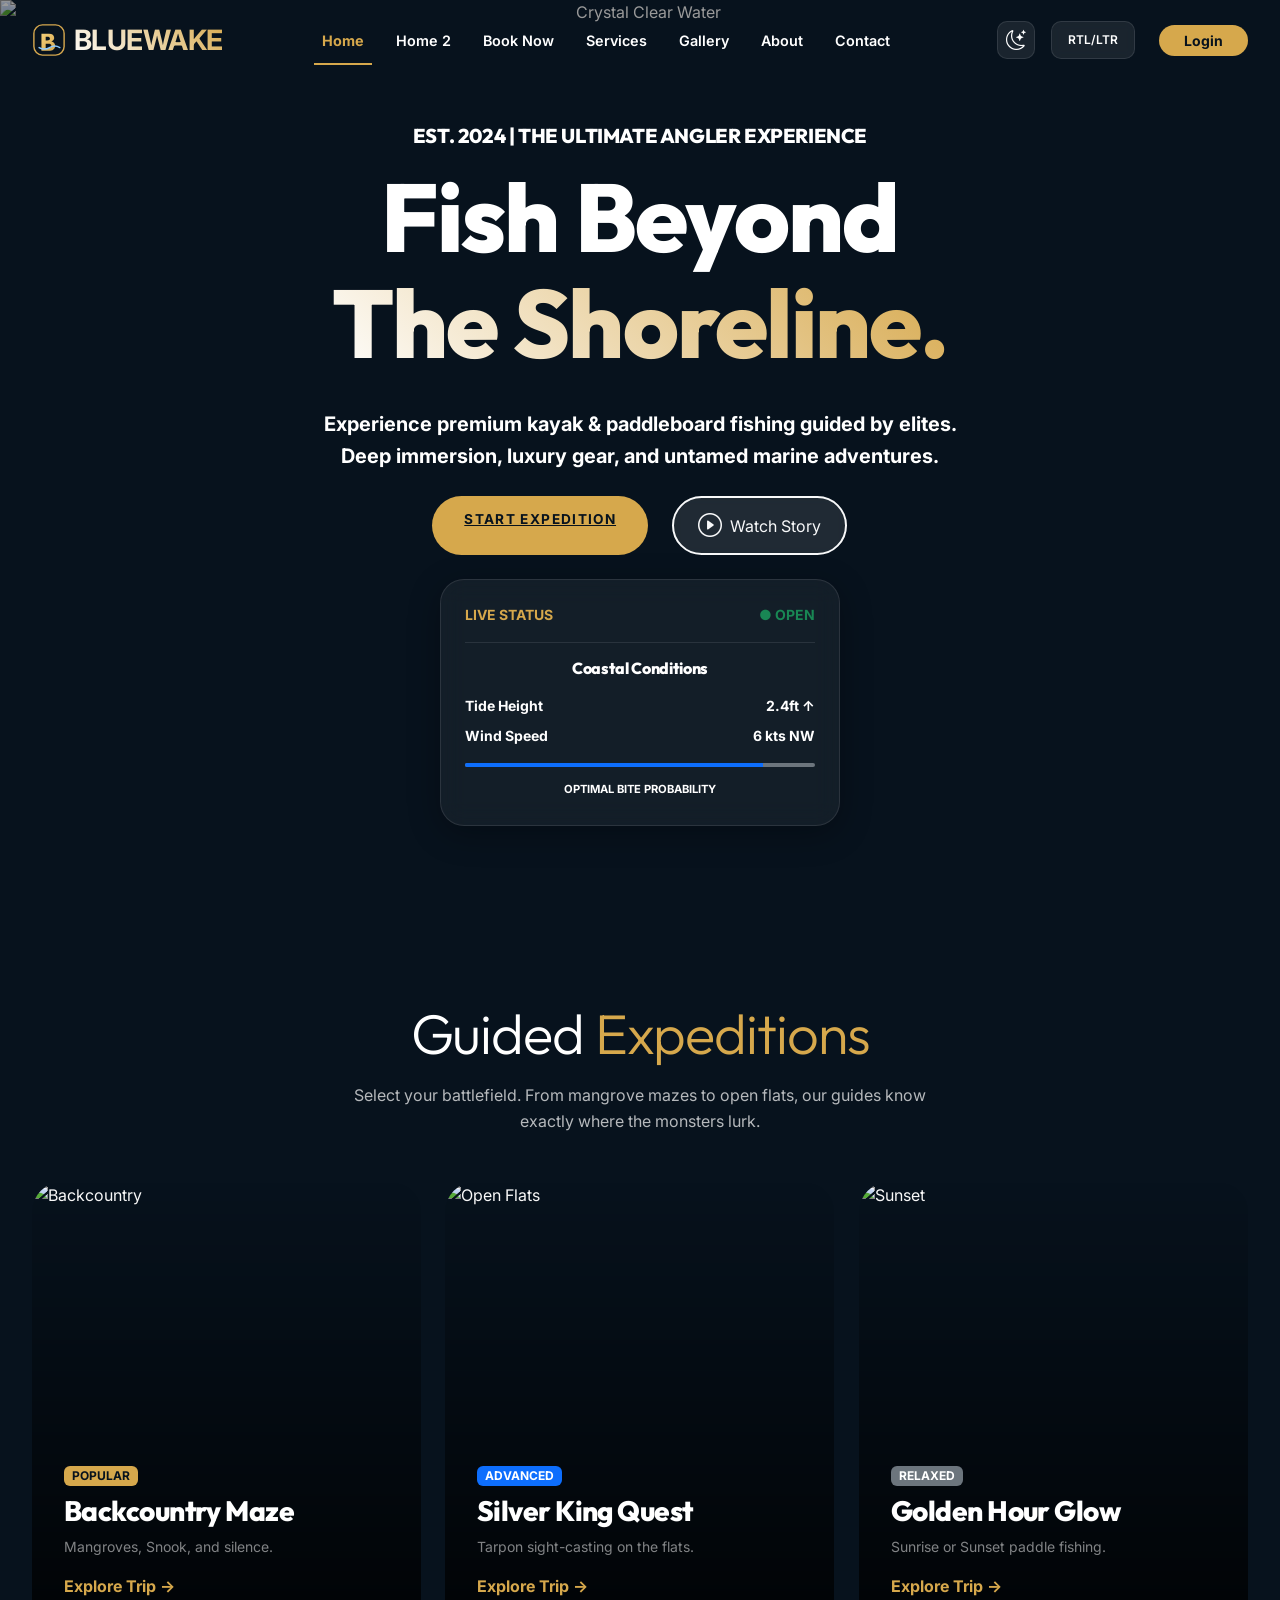
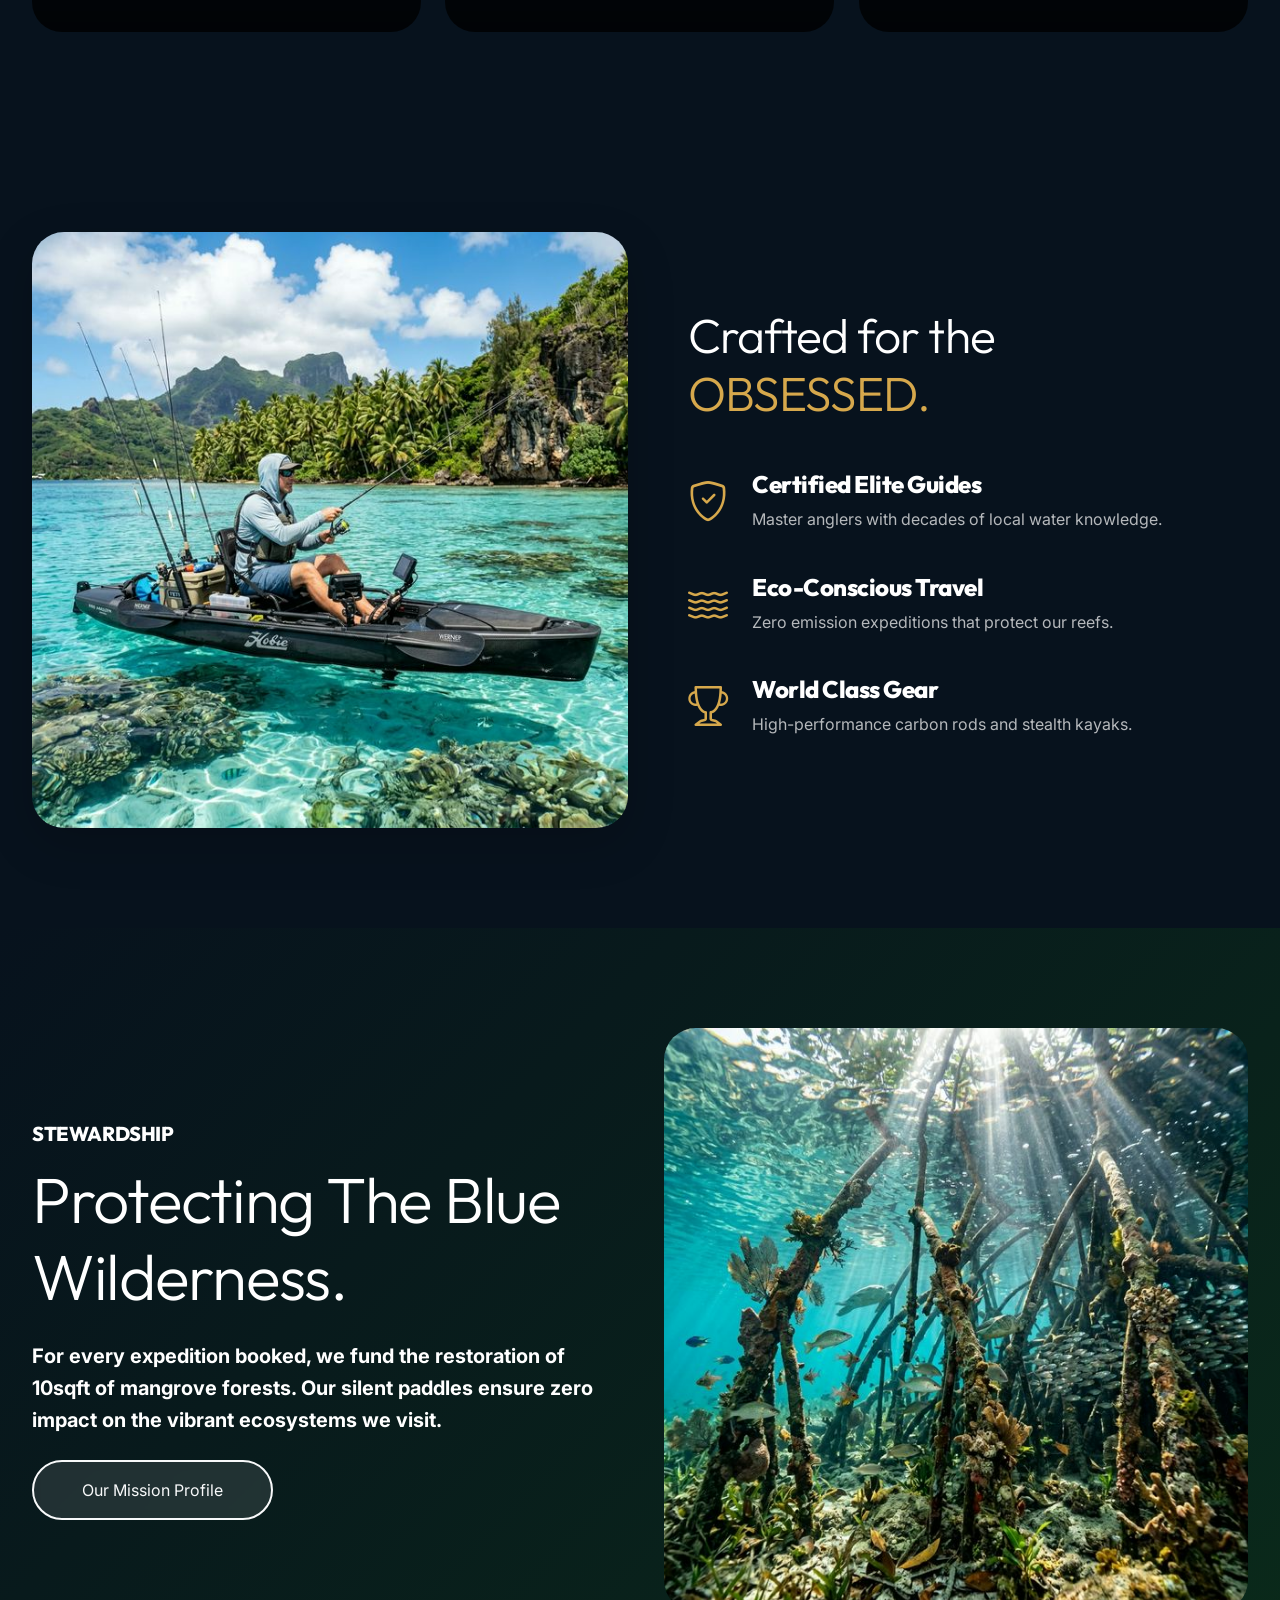
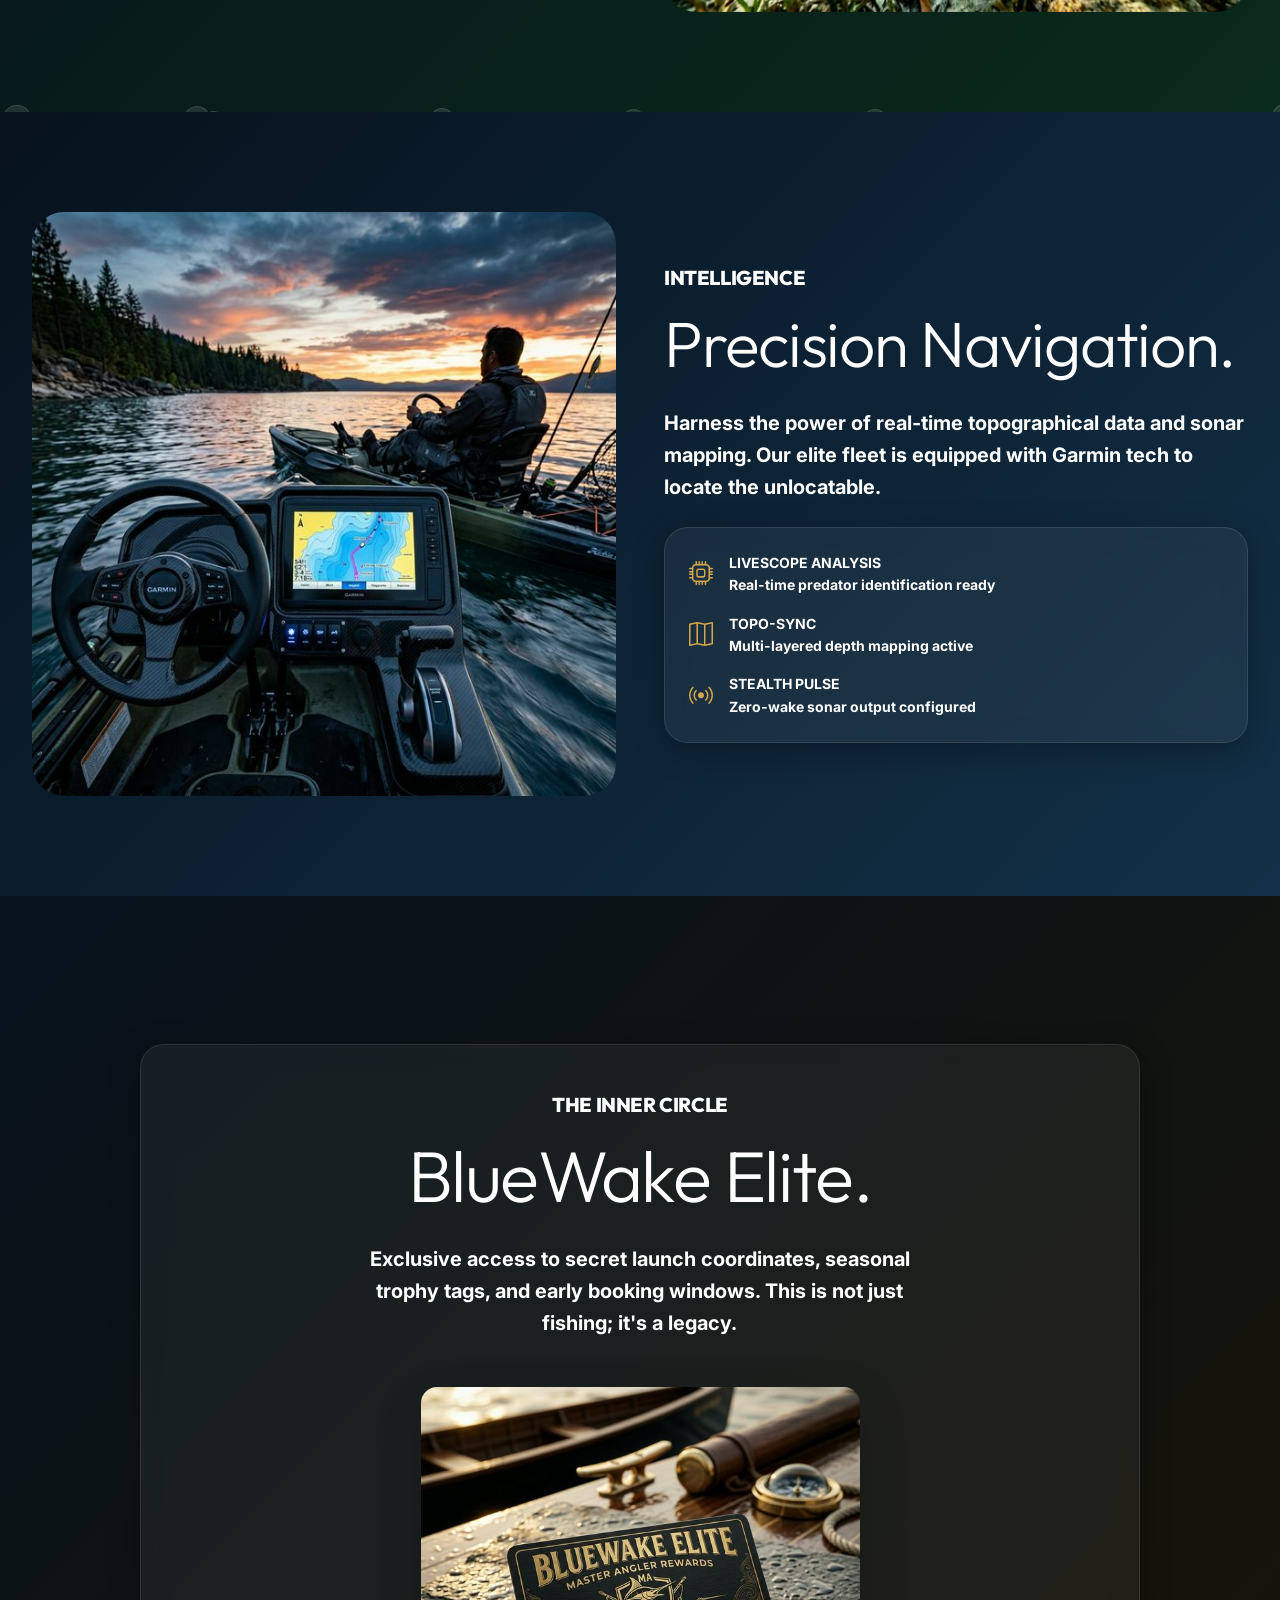
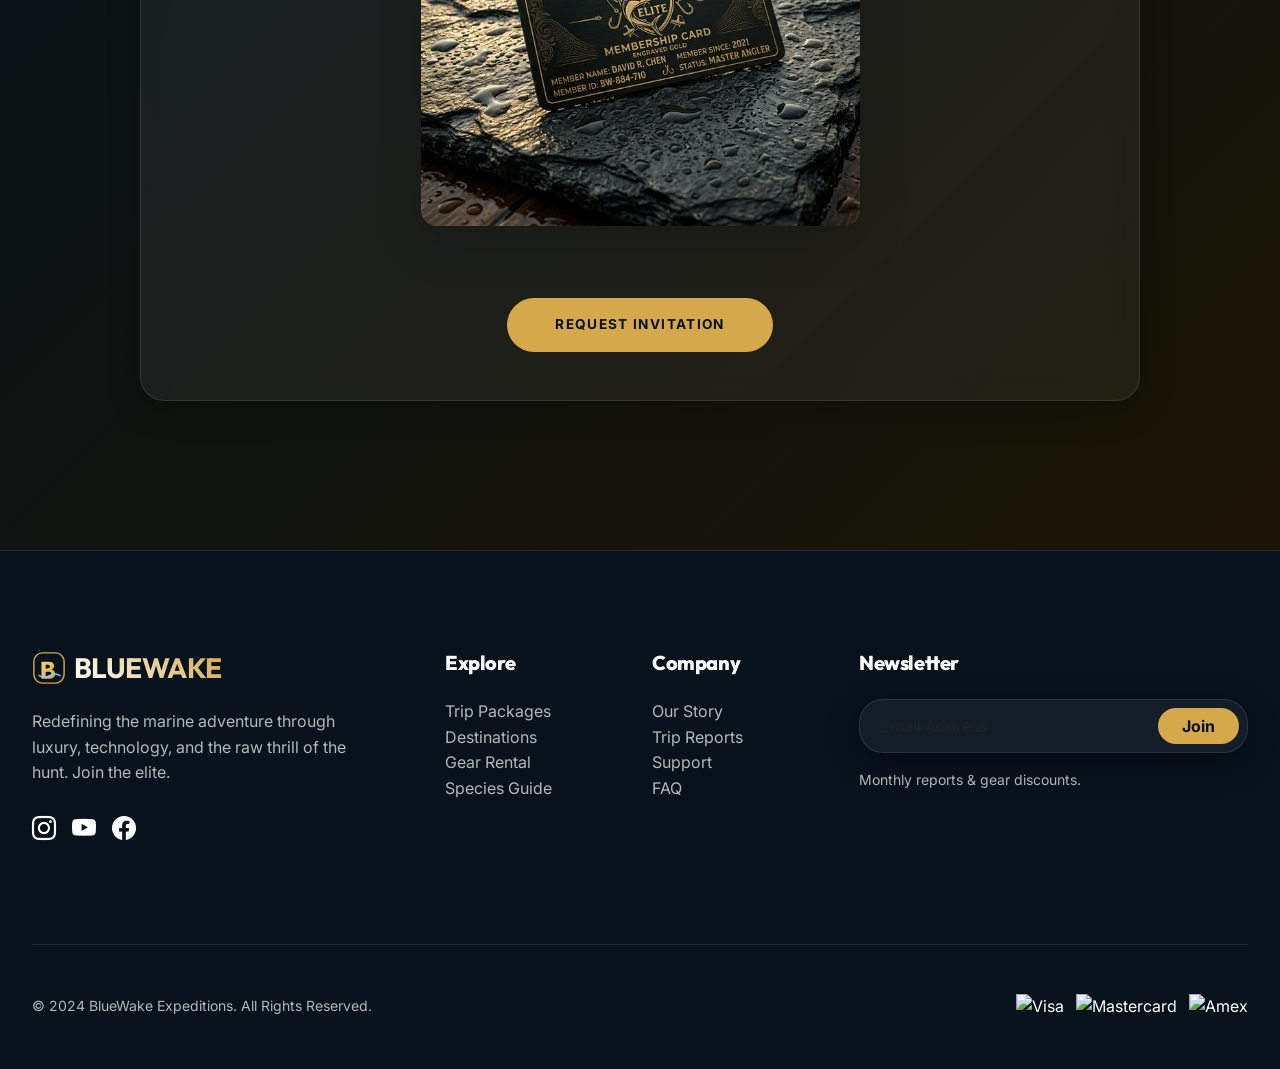
==== commit d8441b53: "UI refinements and fixed styling issues." ====
--- a/index.html
+++ b/index.html
@@ -5,6 +5,7 @@
     <meta charset="UTF-8">
     <meta name="viewport" content="width=device-width, initial-scale=1.0">
     <title>BlueWake Adventures | Premium Kayak & Paddleboard Fishing</title>
+    <link rel="icon" type="image/svg+xml" href="assets/images/bluewake-logo.svg">
 
     <!-- Bootstrap 5 CDN -->
     <link href="https://cdn.jsdelivr.net/npm/bootstrap@5.3.2/dist/css/bootstrap.min.css" rel="stylesheet">
@@ -20,7 +21,7 @@
         <div class="container-custom d-flex justify-content-between align-items-center w-100">
             <a class="navbar-brand d-flex align-items-center" href="index.html">
                 <img src="assets/images/bluewake-logo.svg" alt="BlueWake logo" class="brand-logo me-2">
-                <span class="fs-3 fw-bold text-gradient">BLUEWAKE</span>
+                <span class="fs-3 fw-bold text-gradient brand-wordmark">BLUEWAKE</span>
             </a>
 
             <button class="navbar-toggler border-0 text-white" type="button" data-bs-toggle="offcanvas"
@@ -28,8 +29,8 @@
                 <i class="bi bi-list fs-1"></i>
             </button>
 
-            <div class="collapse navbar-collapse d-none d-lg-flex" id="navbarNav">
-                <ul class="navbar-nav ms-auto">
+            <div class="collapse navbar-collapse d-none d-xl-flex" id="navbarNav">
+                <ul class="navbar-nav mx-auto">
                     <li class="nav-item"><a class="nav-link active" href="index.html">Home</a></li>
                     <li class="nav-item"><a class="nav-link " href="home-2.html">Home 2</a></li>
                     <li class="nav-item"><a class="nav-link " href="book-now.html">Book Now</a></li>
@@ -51,7 +52,10 @@
     <!-- Offcanvas Menu for Mobile -->
     <div class="offcanvas offcanvas-end glass-panel" tabindex="-1" id="offcanvasNavbar">
         <div class="offcanvas-header border-bottom border-secondary">
-            <h5 class="offcanvas-title text-gradient d-flex align-items-center gap-2 mb-0"><img src="assets/images/bluewake-logo.svg" alt="BlueWake logo" class="brand-logo offcanvas-brand-logo"> <span>BLUEWAKE</span></h5>
+            <h5 class="offcanvas-title text-gradient d-flex align-items-center gap-2 mb-0"><img
+                    src="assets/images/bluewake-logo.svg" alt="BlueWake logo" class="brand-logo offcanvas-brand-logo">
+                <span>BLUEWAKE</span>
+            </h5>
             <button type="button" class="btn-close btn-close-white" data-bs-dismiss="offcanvas"></button>
         </div>
         <div class="offcanvas-body d-flex flex-column h-100">
@@ -67,21 +71,22 @@
 
             <div class="mt-auto pt-4 border-top border-secondary">
                 <div class="d-flex align-items-center justify-content-between mb-4">
-                    <span class="small text-muted text-uppercase tracking-widest">Interface</span>
+                    <span class="small text-muted text-uppercase tracking-widest"></span>
                     <div class="d-flex gap-3">
                         <button class="theme-toggle btn btn-link text-white p-0"><i
                                 class="bi bi-moon-stars fs-5"></i></button>
                         <button class="rtl-toggle btn btn-outline-light btn-sm px-3">RTL/LTR</button>
                     </div>
                 </div>
-                <a class="btn btn-accent w-100 rounded-pill" href="login.html">Login Terminal</a>
+                <a class="btn btn-accent w-100 rounded-pill" href="login.html">Login</a>
             </div>
         </div>
     </div>
 
     <!-- Hero Section -->
     <section class="hero-section text-center">
-        <img src="https://t4.ftcdn.net/jpg/04/59/40/89/360_F_459408910_QlcHqLsMbgfIvBwSwrFyk90YxzkQHKjF.jpg" alt="Crystal Clear Water" class="hero-video-bg">
+        <img src="https://t4.ftcdn.net/jpg/04/59/40/89/360_F_459408910_QlcHqLsMbgfIvBwSwrFyk90YxzkQHKjF.jpg"
+            alt="Crystal Clear Water" class="hero-video-bg">
         <div class="hero-overlay"></div>
         <div class="container-custom hero-content">
             <div class="row justify-content-center">
@@ -119,7 +124,8 @@
                             <div class="progress-bar bg-accent" style="width: 85%"></div>
                         </div>
                         <div class="text-center mt-2">
-                            <small class="text-muted" style="font-size: 0.7rem;">OPTIMAL BITE PROBABILITY</small>
+                            <small class="text-muted hero-bite-probability" style="font-size: 0.7rem;">OPTIMAL BITE
+                                PROBABILITY</small>
                         </div>
                     </div>
                 </div>
@@ -230,7 +236,8 @@
                     <h2 class="display-3 mb-4">Protecting The <span class="text-white">Blue Wilderness.</span></h2>
                     <p class="lead text-muted mb-4">For every expedition booked, we fund the restoration of 10sqft of
                         mangrove forests. Our silent paddles ensure zero impact on the vibrant ecosystems we visit.</p>
-                    <a href="about.html" class="btn btn-outline-light rounded-pill px-5 py-3">Our Mission Profile</a>
+                    <a href="about.html" class="btn btn-outline-light rounded-pill px-5 py-3 mission-profile-btn">Our
+                        Mission Profile</a>
                 </div>
                 <div class="col-lg-6 reveal reveal-right delay-2">
                     <img src="assets/images/conservation.png" class="img-fluid rounded-5 shadow-2-strong hover-tilt"
@@ -307,7 +314,9 @@
         <div class="container-custom">
             <div class="row">
                 <div class="col-lg-4 mb-5 reveal reveal-up">
-                    <h3 class="text-gradient mb-4 d-flex align-items-center gap-2"><img src="assets/images/bluewake-logo.svg" alt="BlueWake logo" class="brand-logo footer-brand-logo"> <span>BLUEWAKE</span></h3>
+                    <h3 class="mb-4 d-flex align-items-center gap-2"><img src="assets/images/bluewake-logo.svg"
+                            alt="BlueWake logo" class="brand-logo footer-brand-logo"> <span
+                            class="fs-3 fw-bold text-gradient brand-wordmark">BLUEWAKE</span></h3>
                     <p class="text-muted pe-lg-5">Redefining the marine adventure through luxury, technology, and the
                         raw thrill of the hunt. Join the elite.</p>
                     <div class="d-flex gap-3 mt-4">
@@ -358,10 +367,13 @@
         </div>
     </footer>
 
+    <button type="button" class="back-to-top" aria-label="Back to top">
+        <i class="bi bi-arrow-up"></i>
+    </button>
+
     <!-- Scripts -->
     <script src="https://cdn.jsdelivr.net/npm/bootstrap@5.3.2/dist/js/bootstrap.bundle.min.js"></script>
     <script src="assets/js/main.js"></script>
 </body>
 
-</html>
-
+</html>
--- a/assets/css/style.css
+++ b/assets/css/style.css
@@ -151,13 +151,17 @@
 }
 
 .footer-brand-logo {
-    width: 40px;
-    height: 40px;
+    width: 34px;
+    height: 34px;
 }
 
 .auth-brand-logo {
     width: 42px;
     height: 42px;
+}
+
+.brand-wordmark {
+    letter-spacing: -0.02em;
 }
 
 /* RTL Helpers - Using Logical Properties */
@@ -308,6 +312,78 @@
     width: 100%;
 }
 
+.nav-link.active {
+    color: var(--accent) !important;
+    font-weight: 700;
+}
+
+.nav-link.active::after {
+    width: 100%;
+}
+
+.navbar-marine .btn-accent,
+.offcanvas .btn-accent {
+    border: 1px solid transparent;
+}
+
+.navbar-marine .btn-accent:hover,
+.navbar-marine .btn-accent:focus-visible,
+.offcanvas .btn-accent:hover,
+.offcanvas .btn-accent:focus-visible {
+    background: #ffffff;
+    color: var(--primary) !important;
+    border-color: var(--accent);
+}
+
+.navbar-marine .theme-toggle,
+.navbar-marine .rtl-toggle,
+.offcanvas .theme-toggle,
+.offcanvas .rtl-toggle {
+    height: 38px;
+    border-radius: 10px;
+    border: 1px solid var(--glass-border);
+    background: rgba(255, 255, 255, 0.08);
+    color: var(--text-main) !important;
+    display: inline-flex;
+    align-items: center;
+    justify-content: center;
+    line-height: 1;
+}
+
+.navbar-marine .theme-toggle,
+.offcanvas .theme-toggle {
+    width: 38px;
+    padding: 0;
+}
+
+.navbar-marine .rtl-toggle,
+.offcanvas .rtl-toggle {
+    min-width: 84px;
+    padding: 0 0.75rem;
+    font-size: 0.75rem;
+    font-weight: 600;
+}
+
+[data-theme="light"] .navbar-marine .theme-toggle,
+[data-theme="light"] .navbar-marine .rtl-toggle,
+[data-theme="light"] .offcanvas .theme-toggle,
+[data-theme="light"] .offcanvas .rtl-toggle {
+    border-color: rgba(15, 23, 42, 0.25);
+    background: rgba(255, 255, 255, 0.75);
+}
+
+[data-theme="light"] .navbar-marine .theme-toggle:hover,
+[data-theme="light"] .navbar-marine .rtl-toggle:hover,
+[data-theme="light"] .offcanvas .theme-toggle:hover,
+[data-theme="light"] .offcanvas .rtl-toggle:hover,
+[data-theme="light"] .navbar-marine .theme-toggle:focus-visible,
+[data-theme="light"] .navbar-marine .rtl-toggle:focus-visible,
+[data-theme="light"] .offcanvas .theme-toggle:focus-visible,
+[data-theme="light"] .offcanvas .rtl-toggle:focus-visible {
+    background: var(--text-main);
+    color: var(--bg-deep) !important;
+}
+
 /* Hero Section */
 .hero-section {
     min-height: 100vh;
@@ -359,6 +435,28 @@
     margin-bottom: 2rem;
 }
 
+[data-theme="light"] .hero-section .hero-title,
+[data-theme="light"] .hero-section .btn-marine,
+[data-theme="light"] .hero-section .glass-panel,
+[data-theme="light"] .hero-section .glass-panel * {
+    filter: none !important;
+    text-shadow: none !important;
+}
+
+[data-theme="light"] .hero-section .glass-panel {
+    backdrop-filter: none;
+    -webkit-backdrop-filter: none;
+    background: rgba(255, 255, 255, 0.94);
+}
+
+[data-theme="light"] .hero-section .float-element {
+    animation: none;
+}
+
+[data-theme="light"] .hero-section .reveal {
+    will-change: auto;
+}
+
 .text-gradient {
     background: linear-gradient(45deg, #fff, var(--accent));
     -webkit-background-clip: text;
@@ -426,6 +524,10 @@
     transform: translateY(-2px);
 }
 
+[data-theme="light"] footer {
+    background: var(--bg-deep);
+}
+
 footer .list-unstyled a.text-muted {
     display: inline-block;
     transition: color 0.25s ease, transform 0.25s ease;
@@ -437,13 +539,36 @@
     transform: translateX(4px);
 }
 
-[data-theme="light"] footer h5 {
-    color: #f8fbff !important;
-}
-
-[data-theme="light"] footer .text-muted,
-[data-theme="light"] footer .list-unstyled a.text-muted {
-    color: rgba(248, 251, 255, 0.74) !important;
+.back-to-top {
+    position: fixed;
+    right: 20px;
+    bottom: 20px;
+    width: 44px;
+    height: 44px;
+    border: 0;
+    border-radius: 999px;
+    display: inline-flex;
+    align-items: center;
+    justify-content: center;
+    background: var(--accent);
+    color: var(--primary);
+    box-shadow: 0 8px 20px var(--accent-glow);
+    opacity: 0;
+    visibility: hidden;
+    transform: translateY(8px);
+    transition: opacity 0.25s ease, transform 0.25s ease, visibility 0.25s ease;
+    z-index: 999;
+}
+
+.back-to-top.show {
+    opacity: 1;
+    visibility: visible;
+    transform: translateY(0);
+}
+
+.back-to-top:hover,
+.back-to-top:focus-visible {
+    background: #f4cb7b;
 }
 
 /* Custom Scrollbar */
@@ -743,6 +868,164 @@
     color: #ffffff !important;
 }
 
+[data-theme="light"] .hero-section .hero-bite-probability {
+    color: var(--primary) !important;
+}
+
+[data-theme="light"] .bg-conservation .mission-profile-btn {
+    backdrop-filter: none;
+    -webkit-backdrop-filter: none;
+    text-shadow: none;
+    color: var(--primary) !important;
+    background: rgba(255, 255, 255, 0.9);
+    border-color: rgba(255, 255, 255, 0.95);
+}
+
+[data-theme="light"] .bg-conservation .mission-profile-btn:hover,
+[data-theme="light"] .bg-conservation .mission-profile-btn:focus-visible {
+    background: var(--accent);
+    border-color: var(--accent);
+    color: #07121d !important;
+}
+
+[data-theme="light"] .services-hero .services-hero-cta {
+    color: #07121d !important;
+}
+
+[data-theme="light"] .services-hero .services-hero-cta-alt {
+    color: #0f172a !important;
+    border-color: #0f172a !important;
+    background: rgba(255, 255, 255, 0.82);
+}
+
+[data-theme="light"] .services-hero .services-hero-cta-alt:hover,
+[data-theme="light"] .services-hero .services-hero-cta-alt:focus-visible {
+    background: #0f172a;
+    color: #ffffff !important;
+}
+
+[data-theme="light"] .services-snook-title .text-white {
+    color: var(--text-main) !important;
+}
+
+.services-tarpon-row .services-tarpon-image {
+    min-height: 360px;
+    object-fit: cover;
+}
+
+.services-tarpon-row .services-tarpon-card {
+    min-height: 360px;
+    display: flex;
+    flex-direction: column;
+    justify-content: center;
+}
+
+.services-tarpon-row .services-tarpon-copy {
+    margin-top: 0.5rem !important;
+    margin-bottom: 0.5rem !important;
+}
+
+.services-tarpon-row .services-tarpon-extra {
+    margin-top: 0.5rem;
+}
+
+@media (max-width: 576px) {
+    .services-snook-cta {
+        display: inline-flex;
+        align-items: center;
+        justify-content: center;
+        white-space: nowrap;
+        padding: 0.75rem 1.25rem !important;
+        font-size: 0.76rem;
+        letter-spacing: 0.06em;
+    }
+
+    .services-hardware-section .scrolling-wrapper {
+        padding-bottom: 2rem;
+        margin-bottom: 1rem;
+    }
+
+    .services-quote-section {
+        margin-top: 1.5rem !important;
+    }
+}
+
+[data-theme="dark"] .book-view-packages-btn,
+.book-view-packages-btn {
+    background: rgba(255, 255, 255, 0.9);
+    border: 2px solid rgba(7, 18, 29, 0.9);
+    color: #07121d !important;
+    font-weight: 700;
+}
+
+.book-view-packages-btn:hover,
+.book-view-packages-btn:focus-visible {
+    background: var(--accent);
+    border-color: var(--accent);
+    color: #07121d !important;
+}
+
+[data-theme="light"] .book-view-packages-btn {
+    backdrop-filter: none;
+    -webkit-backdrop-filter: none;
+    text-shadow: none;
+    background: rgba(255, 255, 255, 0.96);
+    border-color: rgba(7, 18, 29, 0.9);
+    color: #07121d !important;
+}
+
+[data-theme="light"] .book-view-packages-btn:hover,
+[data-theme="light"] .book-view-packages-btn:focus-visible {
+    background: var(--accent) !important;
+    border-color: var(--accent) !important;
+    color: #07121d !important;
+}
+
+[data-theme="light"] .glass-panel .weather-safety-title {
+    color: #ffffff !important;
+}
+
+[data-theme="light"] .gallery-watch-story-btn {
+    backdrop-filter: none;
+    -webkit-backdrop-filter: none;
+    text-shadow: none;
+    color: #ffffff !important;
+    border-color: rgba(255, 255, 255, 0.95) !important;
+    background: rgba(7, 18, 29, 0.45);
+}
+
+[data-theme="light"] .gallery-coords-label {
+    color: var(--primary) !important;
+}
+
+[data-theme="light"] .about-explore-btn {
+    backdrop-filter: none;
+    -webkit-backdrop-filter: none;
+    text-shadow: none;
+    color: #ffffff !important;
+    border-color: rgba(255, 255, 255, 0.95) !important;
+    background: rgba(7, 18, 29, 0.35);
+}
+
+[data-theme="light"] .contact-call-direct-btn {
+    color: #ffffff !important;
+    border-color: rgba(255, 255, 255, 0.95) !important;
+    background: rgba(7, 18, 29, 0.45);
+    backdrop-filter: none;
+    -webkit-backdrop-filter: none;
+}
+
+[data-theme="light"] .contact-hero-copy {
+    line-height: 1.35;
+}
+
+@media (max-width: 1024px) {
+    .contact-hero-section .contact-hero-image {
+        object-fit: cover;
+        object-position: center center;
+    }
+}
+
 /* Ensure headings inherit theme color generally */
 h1,
 h2,
@@ -804,4 +1087,4 @@
 
 .bg-tropical {
     background: linear-gradient(135deg, #07121D 0%, #051a1a 100%);
-}
+}
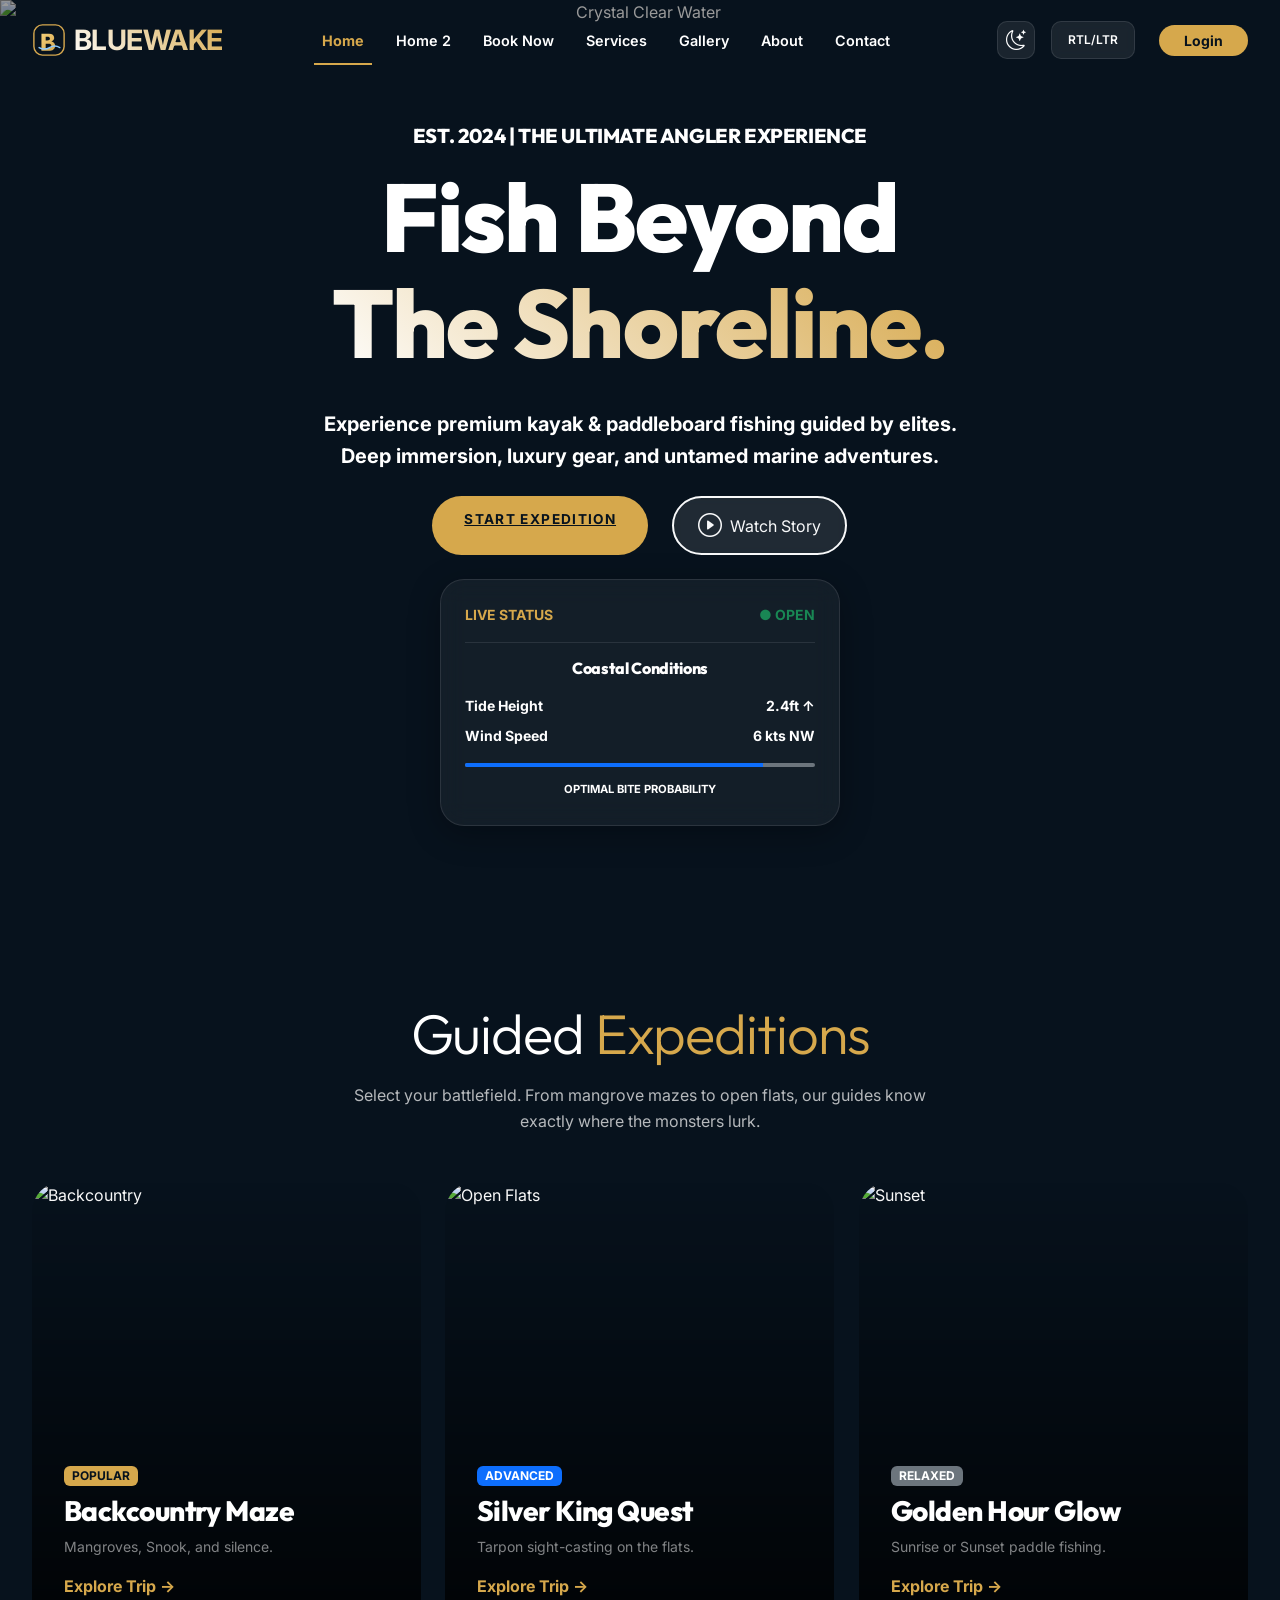
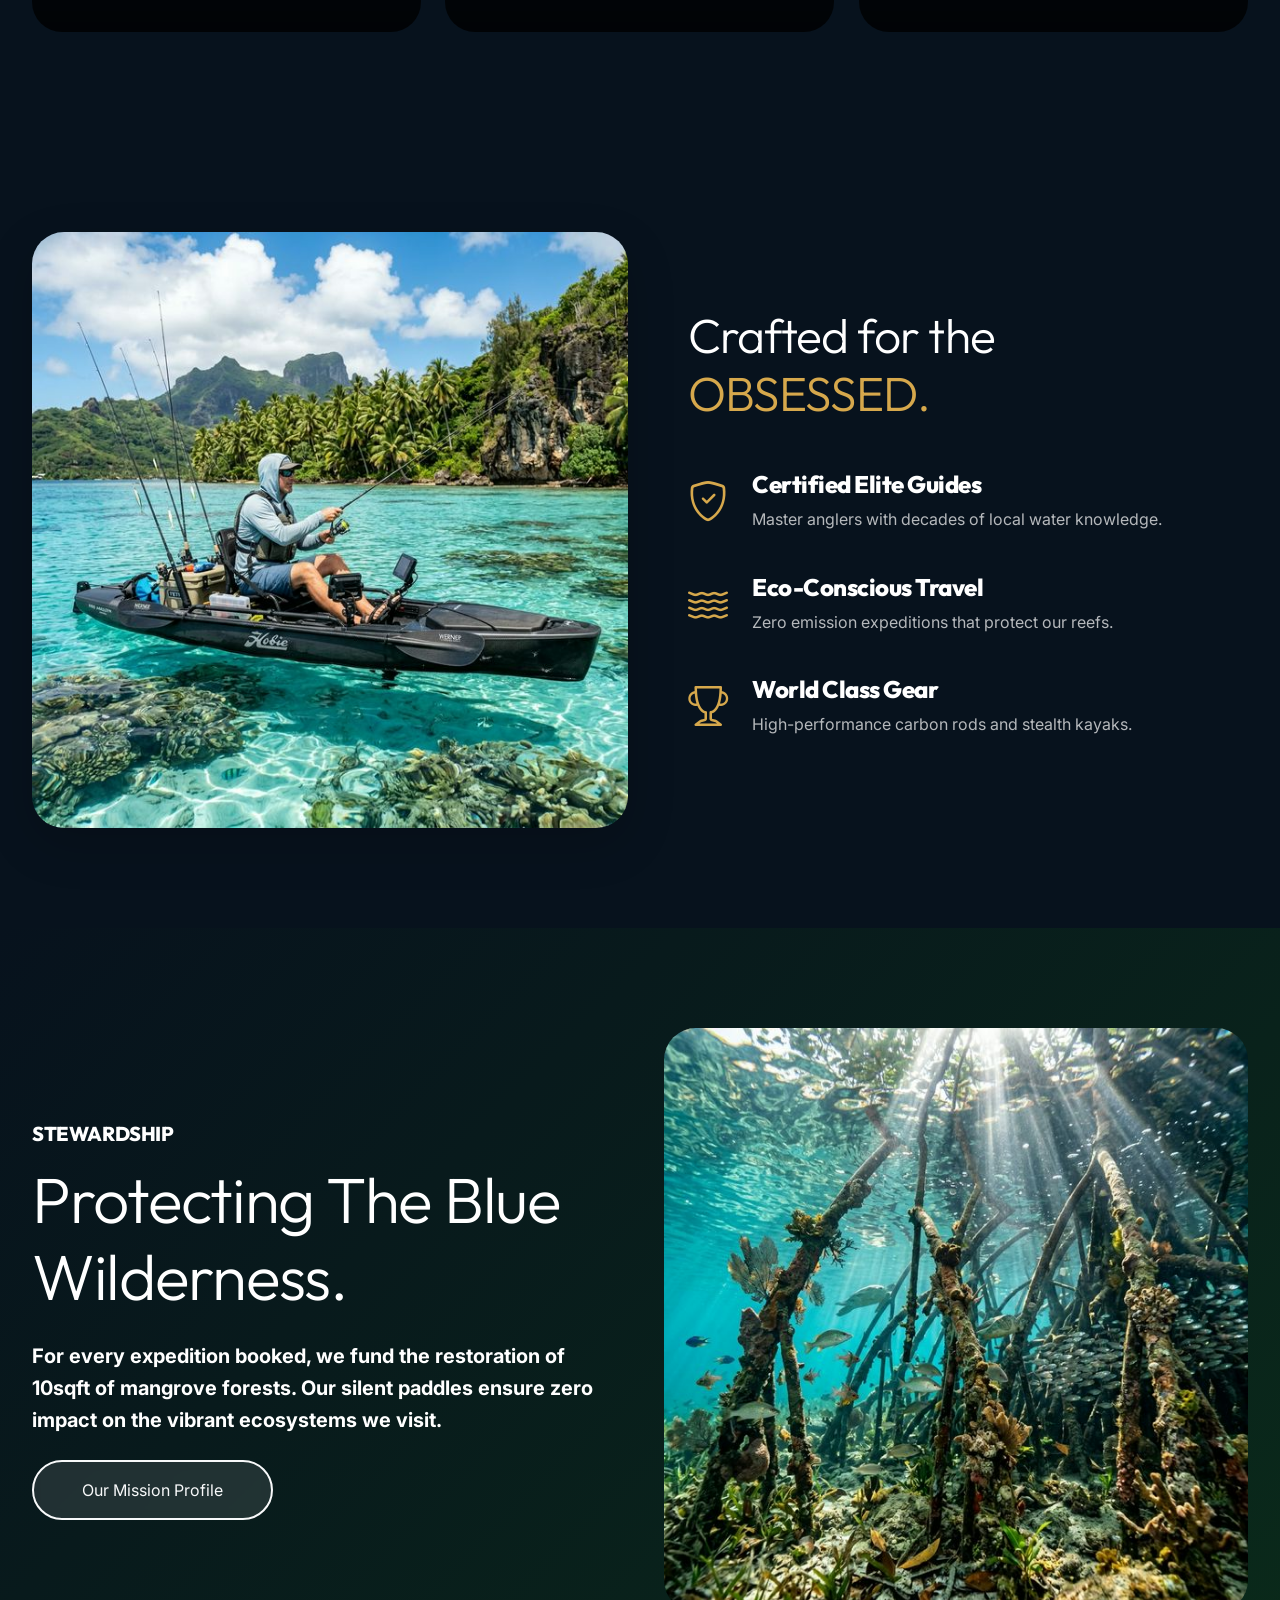
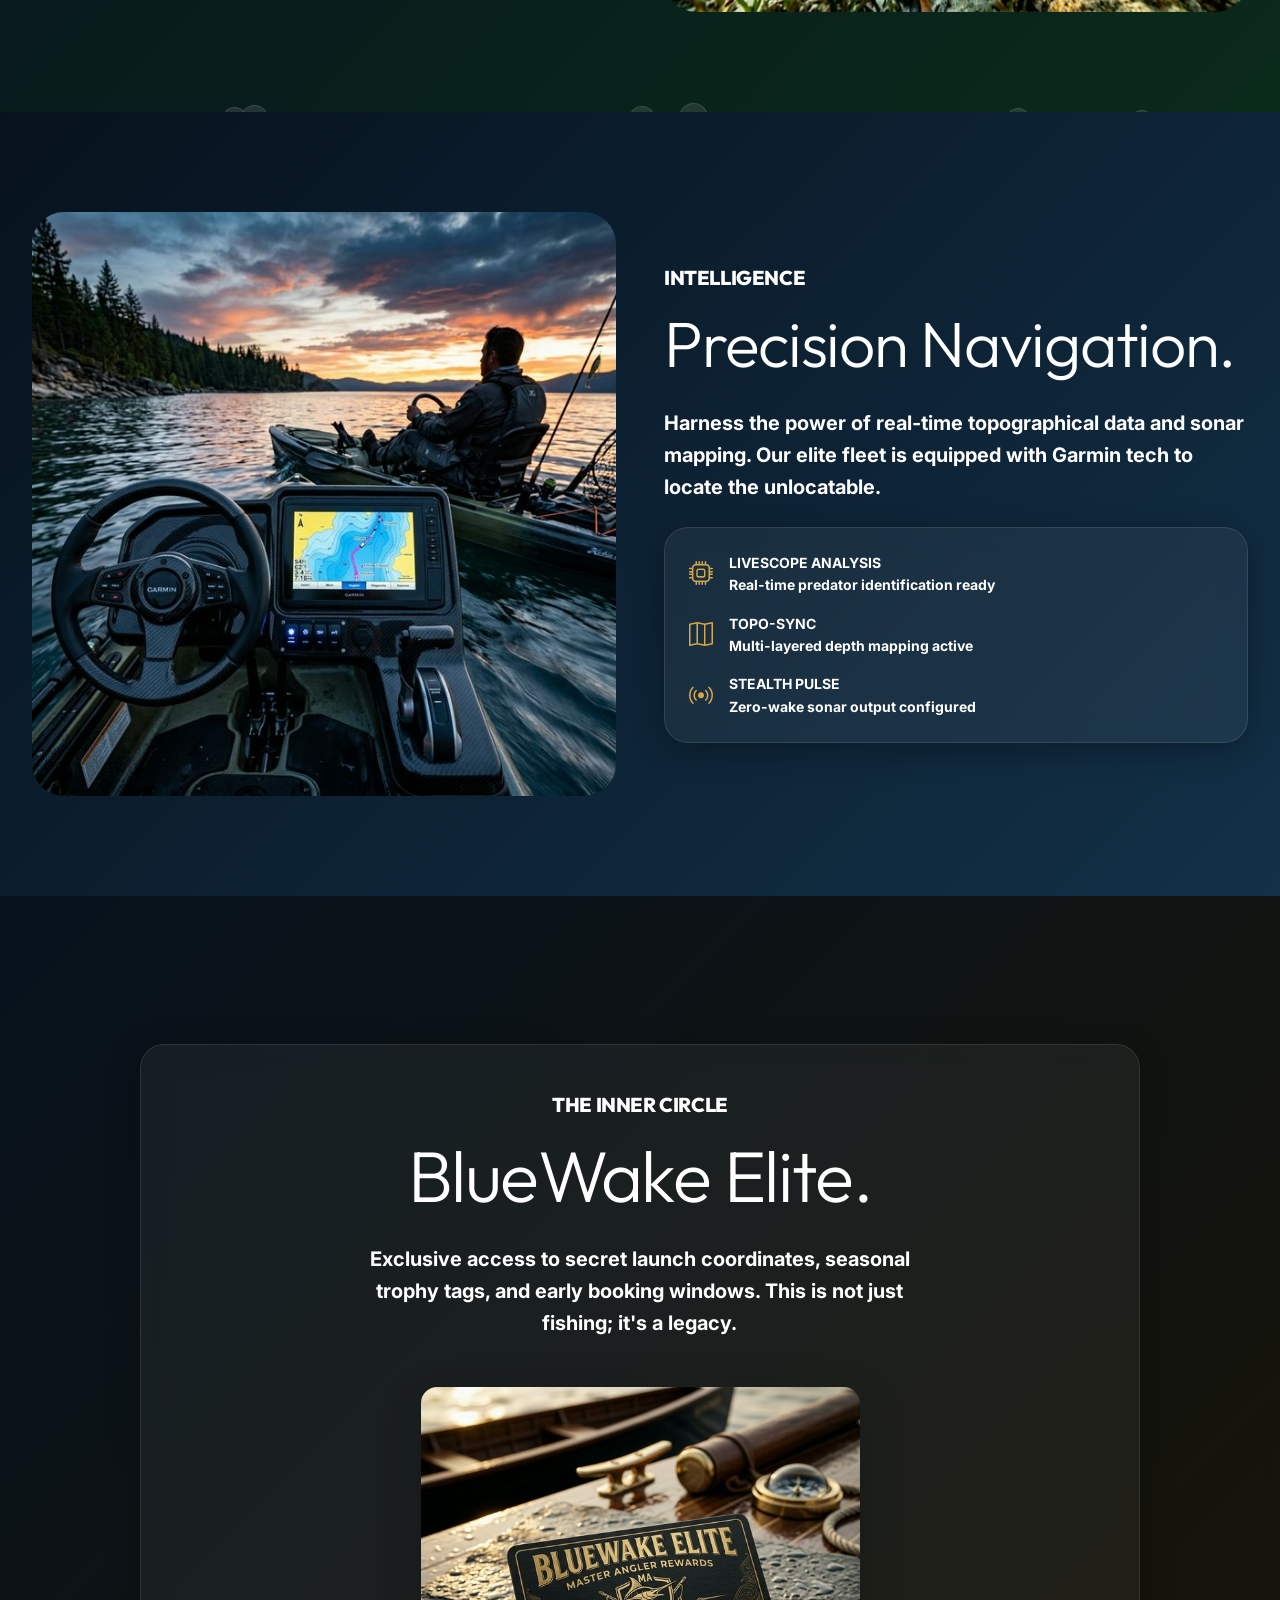
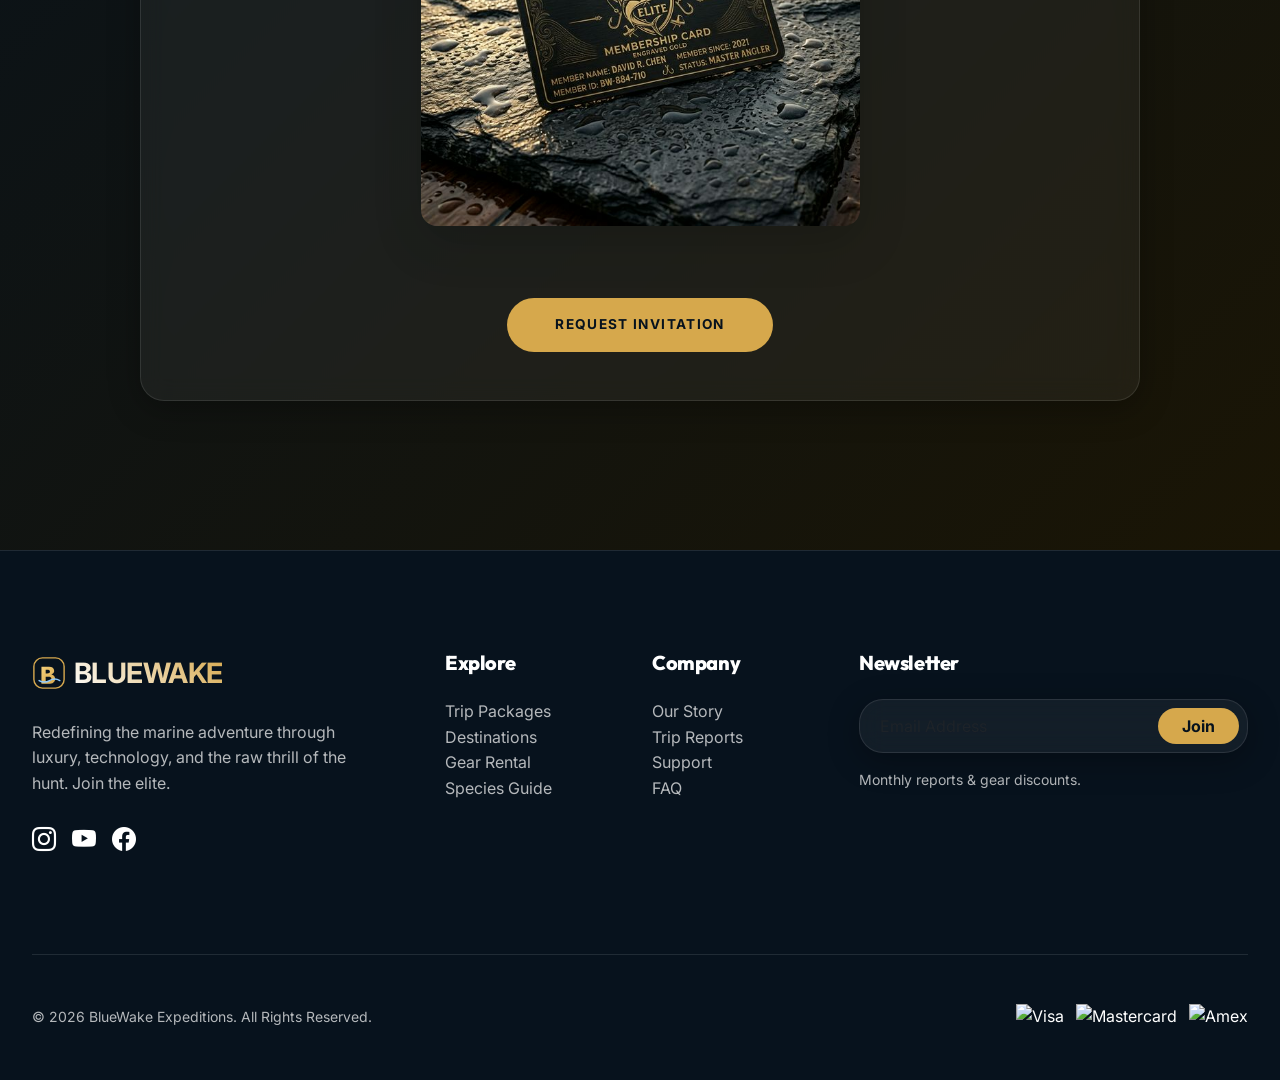
==== commit d801401e: "Fix overlapping cards in Base Hardware section on services page" ====
--- a/index.html
+++ b/index.html
@@ -314,9 +314,11 @@
         <div class="container-custom">
             <div class="row">
                 <div class="col-lg-4 mb-5 reveal reveal-up">
-                    <h3 class="mb-4 d-flex align-items-center gap-2"><img src="assets/images/bluewake-logo.svg"
-                            alt="BlueWake logo" class="brand-logo footer-brand-logo"> <span
-                            class="fs-3 fw-bold text-gradient brand-wordmark">BLUEWAKE</span></h3>
+                    <a href="index.html" class="navbar-brand d-flex align-items-center mb-4 text-decoration-none">
+                        <img src="assets/images/bluewake-logo.svg" alt="BlueWake logo"
+                            class="brand-logo footer-brand-logo me-2">
+                        <span class="fs-3 fw-bold text-gradient brand-wordmark">BLUEWAKE</span>
+                    </a>
                     <p class="text-muted pe-lg-5">Redefining the marine adventure through luxury, technology, and the
                         raw thrill of the hunt. Join the elite.</p>
                     <div class="d-flex gap-3 mt-4">
@@ -356,7 +358,7 @@
             <hr class="my-5 border-secondary opacity-25">
             <div class="row align-items-center">
                 <div class="col-md-6 text-center text-md-start">
-                    <p class="small text-muted mb-0">© 2024 BlueWake Expeditions. All Rights Reserved.</p>
+                    <p class="small text-muted mb-0">© 2026 BlueWake Expeditions. All Rights Reserved.</p>
                 </div>
                 <div class="col-md-6 text-center text-md-end mt-3 mt-md-0">
                     <img src="https://img.icons8.com/color/48/visa.png" alt="Visa" width="30">
--- a/assets/css/style.css
+++ b/assets/css/style.css
@@ -455,6 +455,13 @@
 
 [data-theme="light"] .hero-section .reveal {
     will-change: auto;
+}
+
+[data-theme="light"] .hero-section .text-gradient {
+    background: linear-gradient(45deg, #fff, var(--accent));
+    -webkit-background-clip: text;
+    background-clip: text;
+    -webkit-text-fill-color: transparent;
 }
 
 .text-gradient {
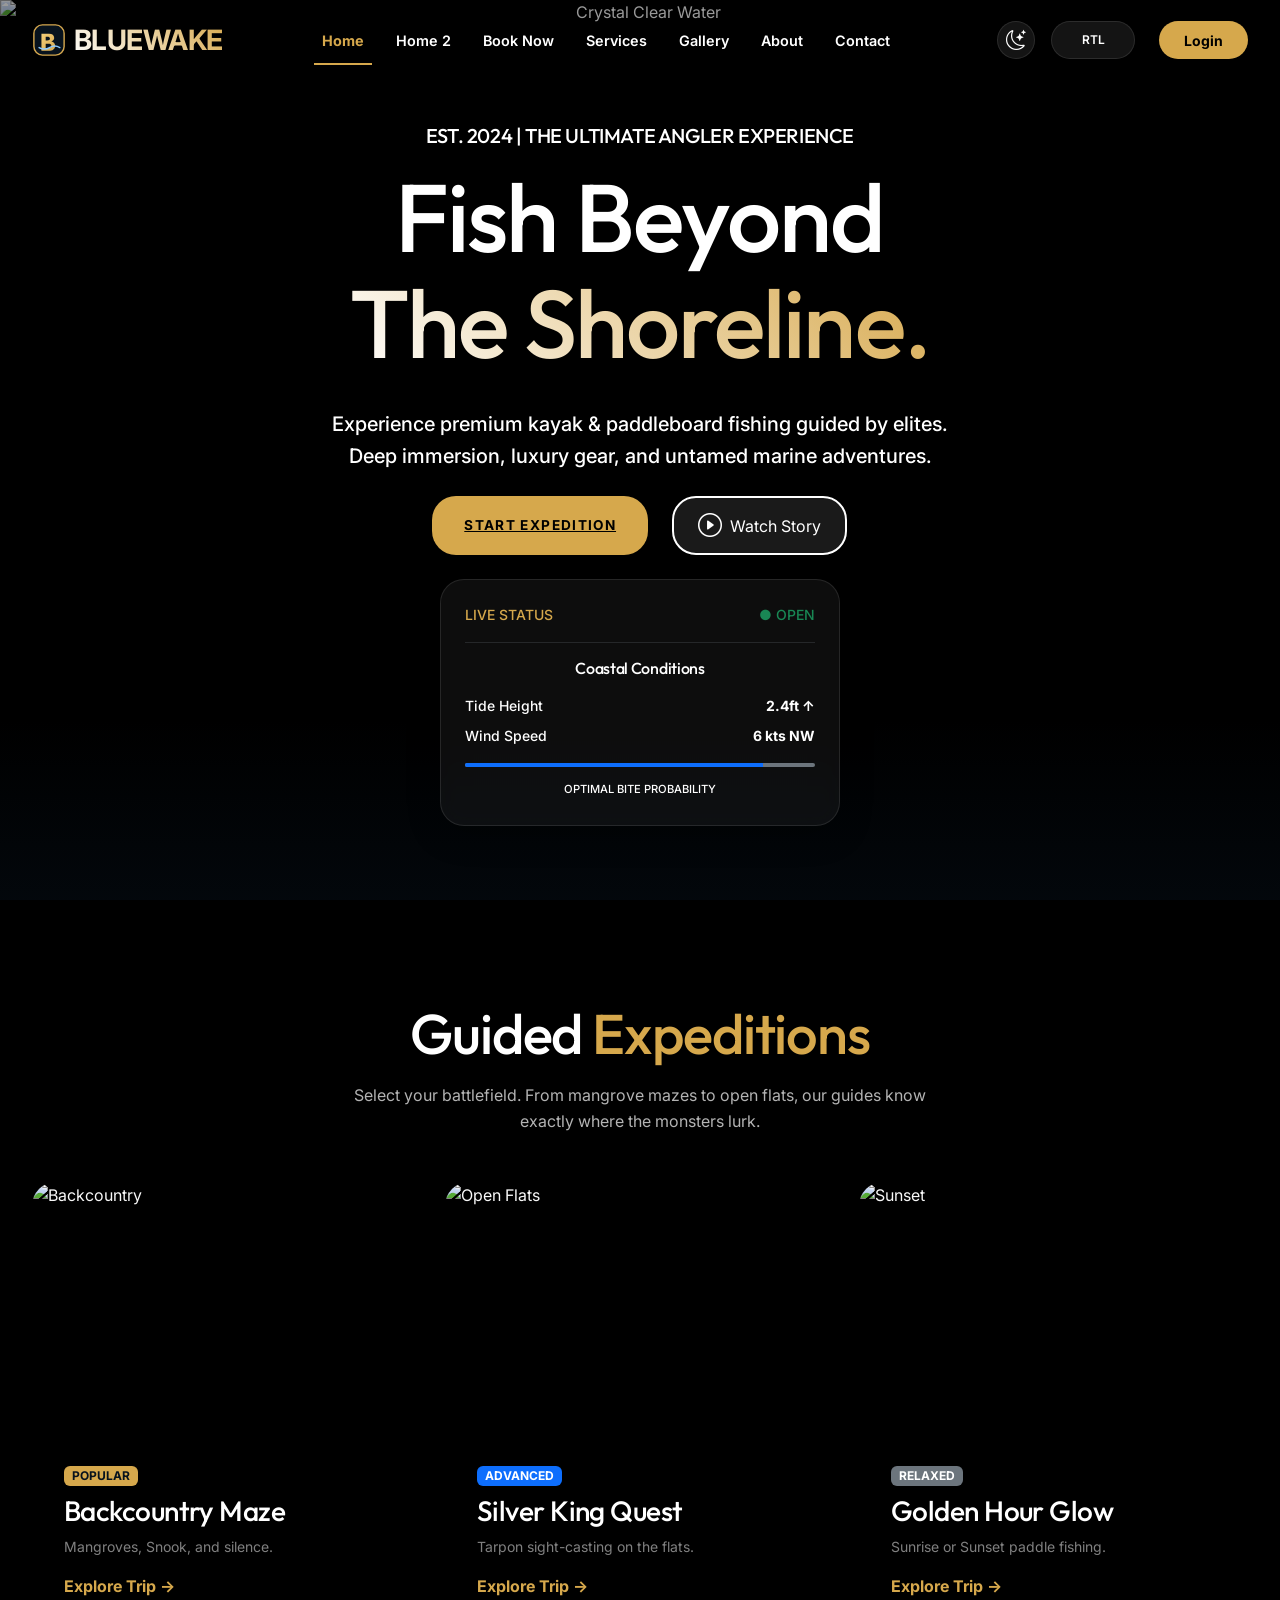
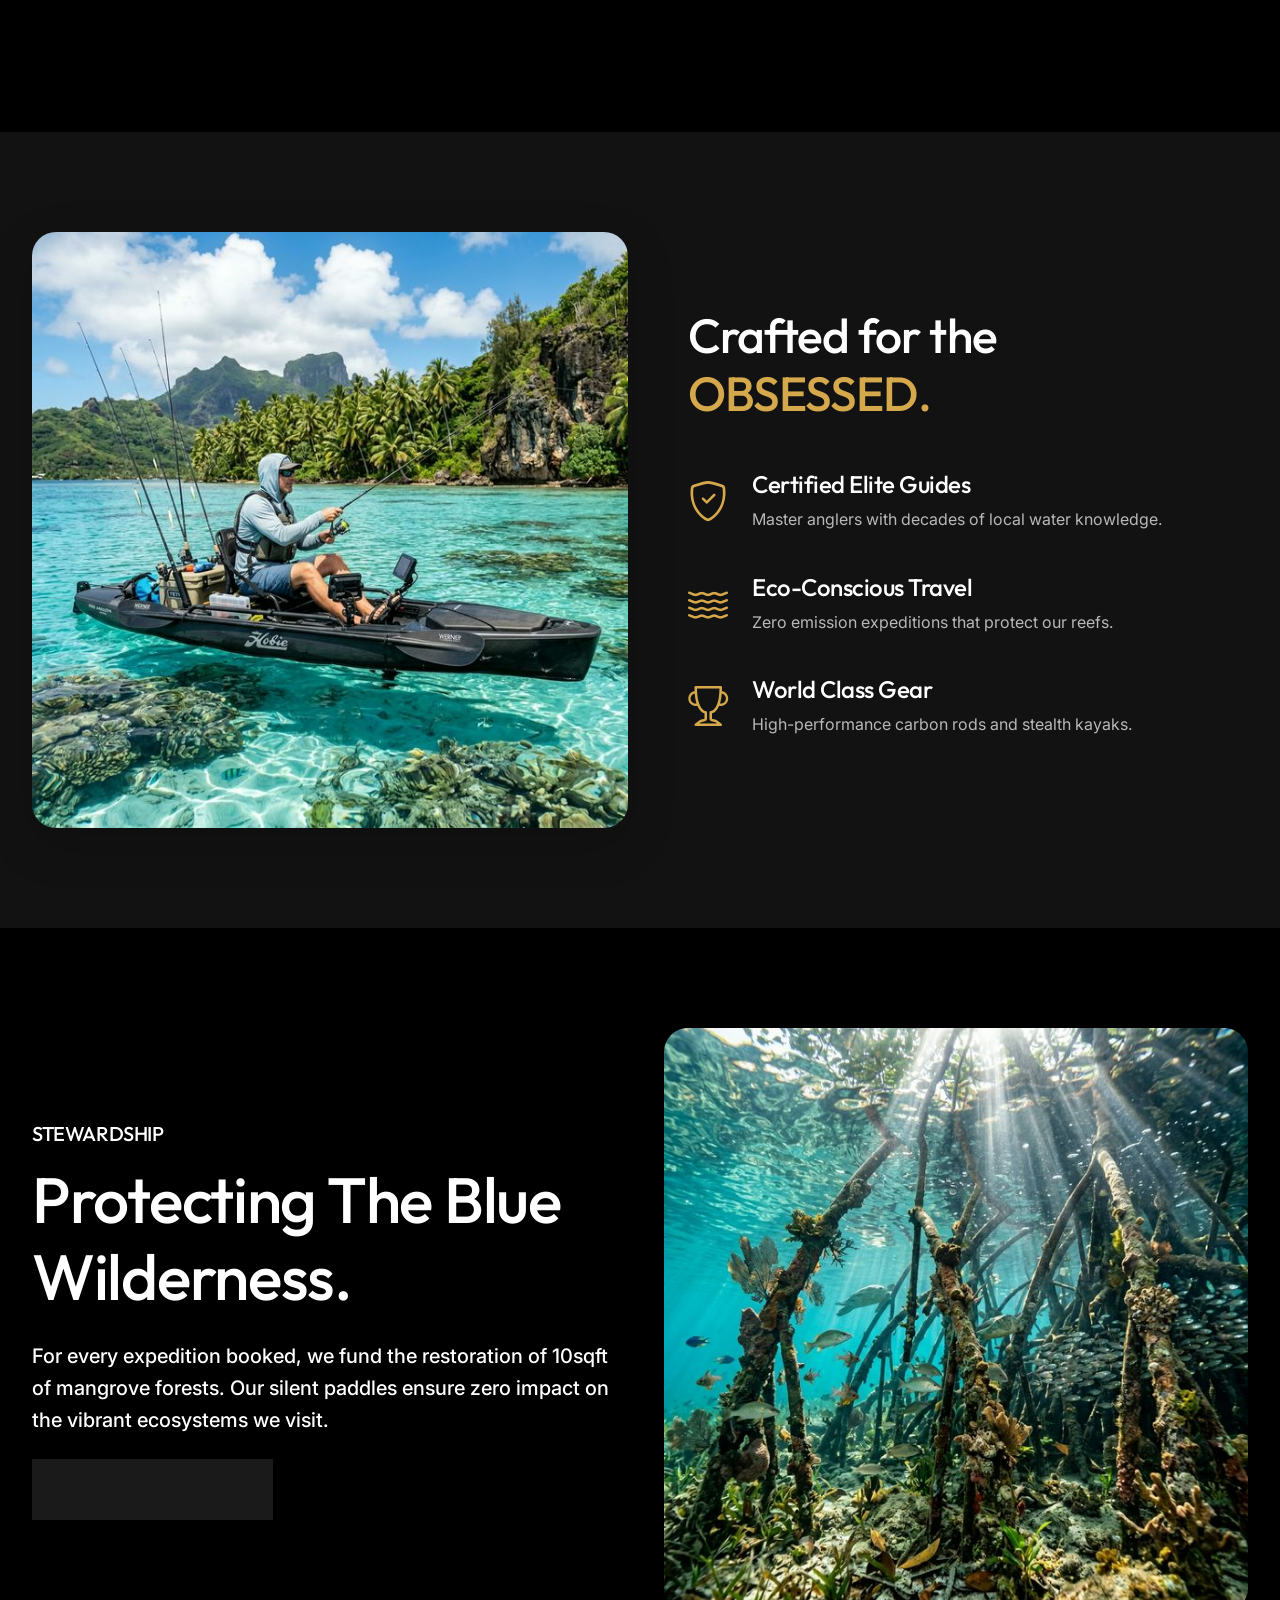
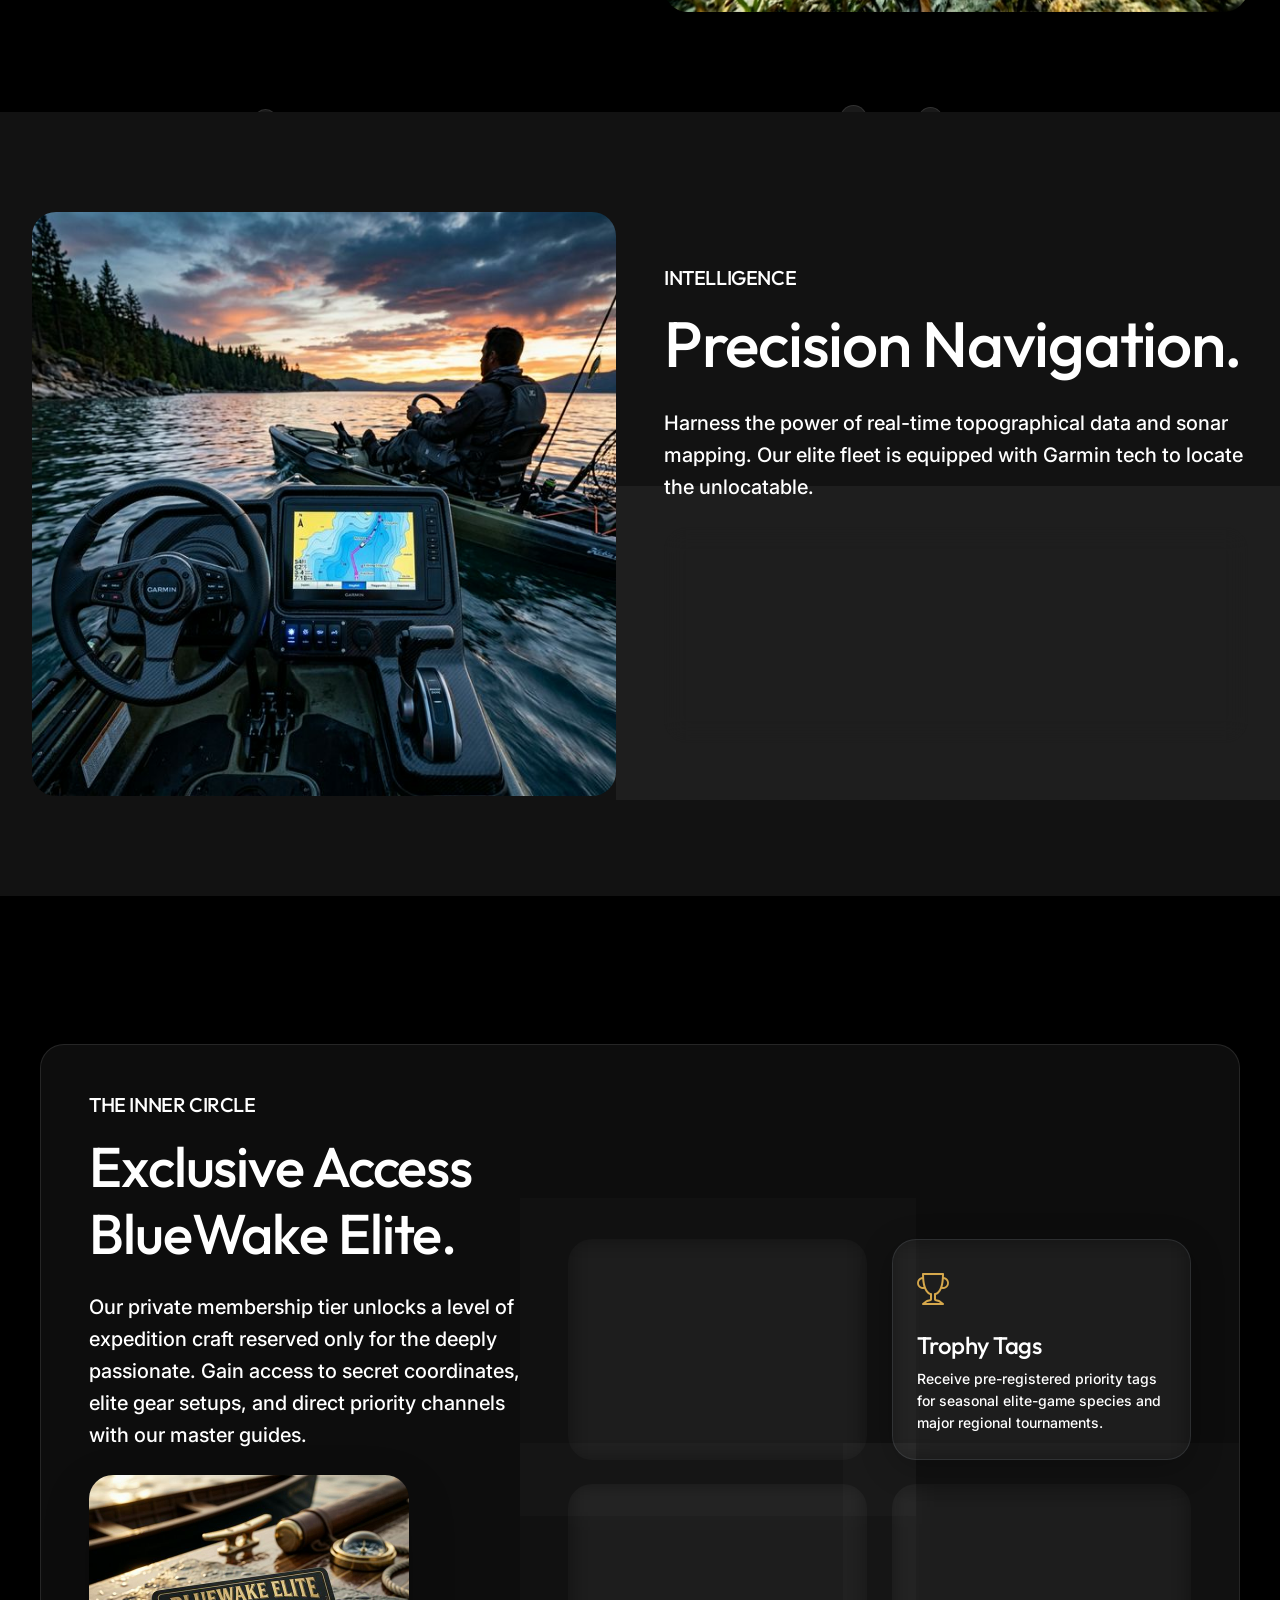
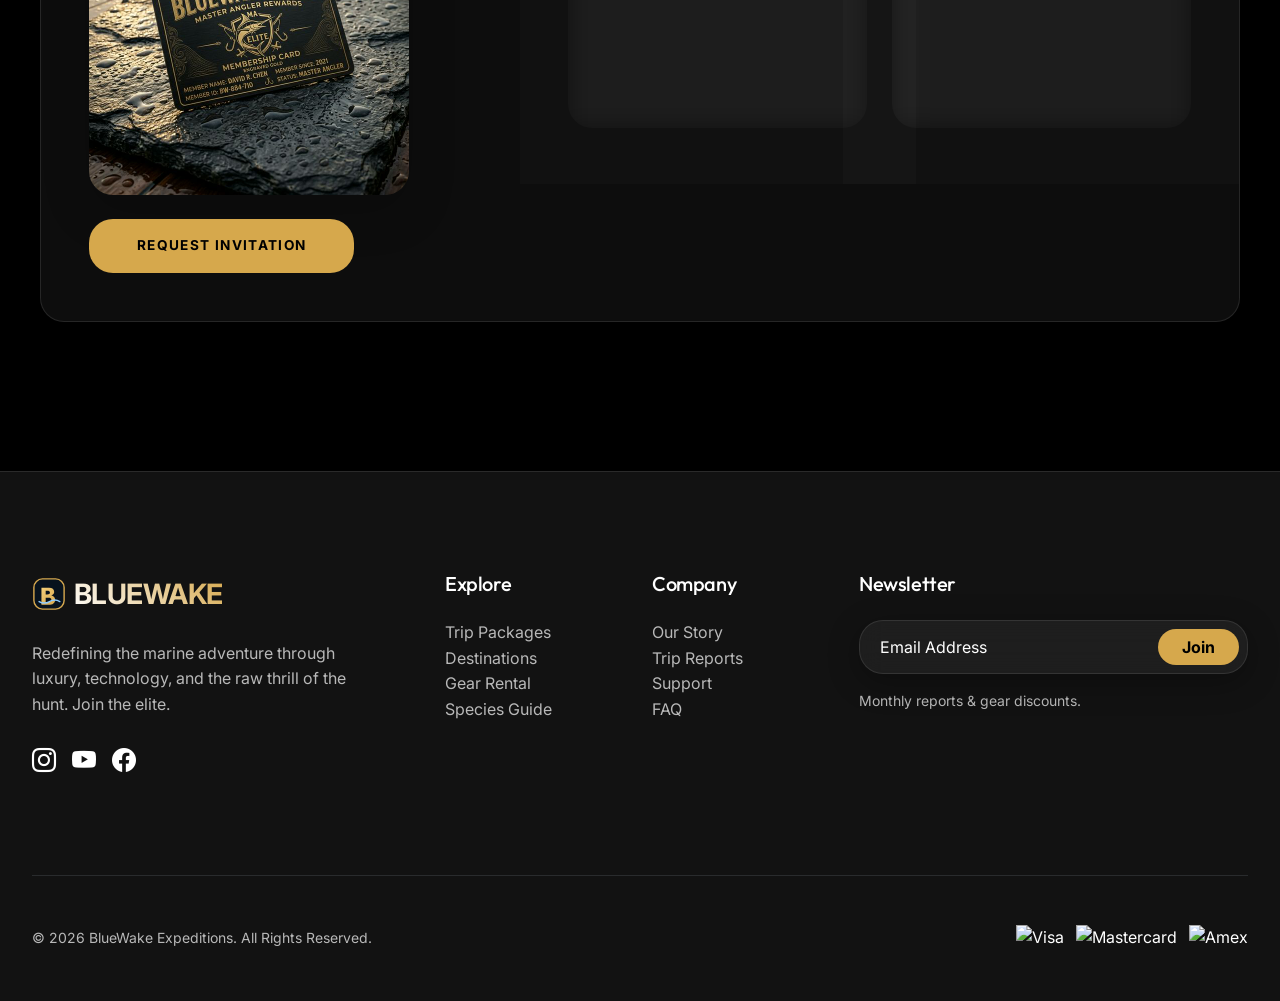
==== commit 70d395ae: "feat: enhance responsive alignments, remove watermarks, and improve theme styling" ====
--- a/index.html
+++ b/index.html
@@ -1,4 +1,4 @@
-<!DOCTYPE html>
+﻿<!DOCTYPE html>
 <html lang="en" dir="ltr" data-theme="dark">
 
 <head>
@@ -43,7 +43,7 @@
 
             <div class="d-none d-xl-flex align-items-center gap-3 ms-lg-4">
                 <button class="theme-toggle btn btn-link text-white p-0"><i class="bi bi-moon-stars fs-5"></i></button>
-                <button class="rtl-toggle btn btn-outline-light btn-sm px-3">RTL/LTR</button>
+                <button class="rtl-toggle btn btn-outline-light btn-sm px-3">RTL</button>
                 <a href="login.html" class="btn btn-accent rounded-pill px-4 btn-sm ms-2">Login</a>
             </div>
         </div>
@@ -75,7 +75,7 @@
                     <div class="d-flex gap-3">
                         <button class="theme-toggle btn btn-link text-white p-0"><i
                                 class="bi bi-moon-stars fs-5"></i></button>
-                        <button class="rtl-toggle btn btn-outline-light btn-sm px-3">RTL/LTR</button>
+                        <button class="rtl-toggle btn btn-outline-light btn-sm px-3">RTL</button>
                     </div>
                 </div>
                 <a class="btn btn-accent w-100 rounded-pill" href="login.html">Login</a>
@@ -85,7 +85,7 @@
 
     <!-- Hero Section -->
     <section class="hero-section text-center">
-        <img src="https://t4.ftcdn.net/jpg/04/59/40/89/360_F_459408910_QlcHqLsMbgfIvBwSwrFyk90YxzkQHKjF.jpg"
+        <img src="https://i.pinimg.com/1200x/c5/b1/74/c5b174e59fdde4c027a0f9fadc75f6cb.jpg"
             alt="Crystal Clear Water" class="hero-video-bg">
         <div class="hero-overlay"></div>
         <div class="container-custom hero-content">
@@ -158,7 +158,7 @@
                 </div>
                 <div class="col-md-4 reveal reveal-up delay-2">
                     <div class="trip-card">
-                        <img src="https://images.unsplash.com/photo-1544526226-d4568090ffb8?q=80&w=600"
+                        <img src="https://cdn.shopify.com/s/files/1/0281/4843/3031/t/19/assets/description_image_SUP_fishing_7.jpg?v=1607642506"
                             class="trip-card-img" alt="Open Flats">
                         <div class="trip-card-overlay">
                             <span class="badge bg-primary mb-2 w-fit text-uppercase">Advanced</span>
@@ -290,21 +290,56 @@
         </div>
     </section>
 
-    <!-- Section 3: Elite Membership -->
+    <!-- Section 3: Elite Membership (Exclusive Access) -->
     <section class="section-padding bg-elite">
         <div class="container-custom py-5">
-            <div class="glass-panel p-5 text-center reveal reveal-scale pulse-gold mx-auto" style="max-width: 1000px;">
-                <h5 class="text-accent mb-3 text-uppercase">The Inner Circle</h5>
-                <h2 class="display-2 mb-4">BlueWake <span class="text-white">Elite.</span></h2>
-                <p class="lead text-muted mb-5 mx-auto col-lg-8">Exclusive access to secret launch coordinates, seasonal
-                    trophy tags, and early booking windows. This is not just fishing; it's a legacy.</p>
-                <div class="row g-4 mb-5">
-                    <div class="col-md-6 offset-md-3">
-                        <img src="assets/images/membership.png" class="img-fluid rounded-4 shadow-lg mb-4"
-                            alt="Elite Membership Card">
-                    </div>
-                </div>
-                <button class="btn-marine px-5 py-3">Request Invitation</button>
+            <div class="glass-panel p-5 reveal reveal-scale pulse-gold mx-auto" style="max-width: 1200px;">
+                <div class="row align-items-center g-5">
+                    <!-- Left Side: Content & Image -->
+                    <div class="col-lg-5 text-center text-lg-start">
+                        <h5 class="text-accent mb-3 text-uppercase tracking-widest">The Inner Circle</h5>
+                        <h2 class="display-4 mb-4">Exclusive Access<br><span class="text-white">BlueWake Elite.</span></h2>
+                        <p class="lead text-muted mb-4">Our private membership tier unlocks a level of expedition craft reserved only for the deeply passionate. Gain access to secret coordinates, elite gear setups, and direct priority channels with our master guides.</p>
+                        <div class="my-4">
+                            <img src="assets/images/membership.png" class="img-fluid rounded-4 shadow-lg hover-tilt"
+                                alt="Elite Membership Card" style="max-width: 320px; width: 100%;">
+                        </div>
+                        <button class="btn-marine px-5 py-3">Request Invitation</button>
+                    </div>
+                    <!-- Right Side: Structured Clarity Cards -->
+                    <div class="col-lg-7">
+                        <div class="row g-4">
+                            <div class="col-md-6">
+                                <div class="glass-panel p-4 h-100 border-secondary border-opacity-25" style="background: rgba(255, 255, 255, 0.02);">
+                                    <i class="bi bi-compass text-accent fs-2 mb-3 d-block"></i>
+                                    <h4 class="text-white mb-2">Secret Coordinates</h4>
+                                    <p class="text-muted small mb-0">Unlock private, off-grid launch spots and hidden backcountry networks untouched by standard charters.</p>
+                                </div>
+                            </div>
+                            <div class="col-md-6">
+                                <div class="glass-panel p-4 h-100 border-secondary border-opacity-25" style="background: rgba(255, 255, 255, 0.02);">
+                                    <i class="bi bi-trophy text-accent fs-2 mb-3 d-block"></i>
+                                    <h4 class="text-white mb-2">Trophy Tags</h4>
+                                    <p class="text-muted small mb-0">Receive pre-registered priority tags for seasonal elite-game species and major regional tournaments.</p>
+                                </div>
+                            </div>
+                            <div class="col-md-6">
+                                <div class="glass-panel p-4 h-100 border-secondary border-opacity-25" style="background: rgba(255, 255, 255, 0.02);">
+                                    <i class="bi bi-telephone-inbound text-accent fs-2 mb-3 d-block"></i>
+                                    <h4 class="text-white mb-2">Direct Concierge</h4>
+                                    <p class="text-muted small mb-0">Connect via a direct line to our master guides for 1-on-1 gear configuration and premium route planning.</p>
+                                </div>
+                            </div>
+                            <div class="col-md-6">
+                                <div class="glass-panel p-4 h-100 border-secondary border-opacity-25" style="background: rgba(255, 255, 255, 0.02);">
+                                    <i class="bi bi-calendar-check text-accent fs-2 mb-3 d-block"></i>
+                                    <h4 class="text-white mb-2">Priority Windows</h4>
+                                    <p class="text-muted small mb-0">Enjoy 72-hour early booking windows on all calendars before seasonal slots open to the general public.</p>
+                                </div>
+                            </div>
+                        </div>
+                    </div>
+                </div>
             </div>
         </div>
     </section>
@@ -378,4 +413,4 @@
     <script src="assets/js/main.js"></script>
 </body>
 
-</html>+</html>
--- a/assets/css/style.css
+++ b/assets/css/style.css
@@ -1,4 +1,4 @@
-@import url('https://fonts.googleapis.com/css2?family=Outfit:wght@300;400;600;800&family=Inter:wght@300;400;600&display=swap');
+@import url('https://fonts.googleapis.com/css2?family=Outfit:wght@300;400;500;600;800&family=Inter:wght@300;400;500;600&display=swap');
 
 :root {
     /* Primary Deep Ocean */
@@ -22,8 +22,8 @@
     --accent: hsl(var(--gold-h), var(--gold-s), var(--gold-l));
     --accent-glow: hsla(var(--gold-h), var(--gold-s), var(--gold-l), 0.3);
 
-    --bg-deep: #07121D;
-    --bg-card: rgba(18, 48, 71, 0.4);
+    --bg-deep: #000000;
+    --bg-card: rgba(255, 255, 255, 0.04);
     --text-main: #ffffff;
     --text-muted: rgba(255, 255, 255, 0.7);
     --glass-border: rgba(255, 255, 255, 0.1);
@@ -132,10 +132,35 @@
 h3,
 h4,
 h5,
-h6 {
+h6,
+.h1,
+.h2,
+.h3,
+.h4,
+.h5,
+.h6,
+h1.fw-bold,
+h2.fw-bold,
+h3.fw-bold,
+h4.fw-bold,
+h5.fw-bold,
+h6.fw-bold,
+[class*="display-"] {
     font-family: 'Outfit', sans-serif;
-    font-weight: 800;
+    font-weight: 500 !important;
     letter-spacing: -0.02em;
+}
+
+/* Ensure paragraph and subheading font weights are between 400 and 550 for readability and hierarchy */
+.lead,
+.subheading,
+.subtitle,
+p.fw-bold,
+.lead.fw-bold,
+.small.fw-bold,
+span.fw-bold.small,
+div.fw-bold.small {
+    font-weight: 500 !important;
 }
 
 .brand-logo {
@@ -250,6 +275,10 @@
     position: relative;
     overflow: hidden;
     z-index: 1;
+    display: inline-flex;
+    align-items: center;
+    justify-content: center;
+    text-align: center;
 }
 
 .btn-marine:hover {
@@ -321,13 +350,25 @@
     width: 100%;
 }
 
-.navbar-marine .btn-accent,
+.navbar-marine .btn-accent {
+    border: 1px solid transparent;
+    height: 38px;
+    display: inline-flex;
+    align-items: center;
+    justify-content: center;
+}
+
 .offcanvas .btn-accent {
     border: 1px solid transparent;
 }
 
 .navbar-marine .btn-accent:hover,
-.navbar-marine .btn-accent:focus-visible,
+.navbar-marine .btn-accent:focus-visible {
+    background: #ffffff;
+    color: var(--primary) !important;
+    border-color: var(--accent);
+}
+
 .offcanvas .btn-accent:hover,
 .offcanvas .btn-accent:focus-visible {
     background: #ffffff;
@@ -393,6 +434,21 @@
     overflow: hidden;
     padding-top: 80px;
     padding-bottom: 30px;
+}
+
+.hero-section .btn-outline-light,
+[data-theme="light"] .hero-section .btn-outline-light {
+    color: #ffffff !important;
+    border-color: #ffffff !important;
+    background: rgba(255, 255, 255, 0.1) !important;
+    backdrop-filter: blur(5px);
+}
+
+.hero-section .btn-outline-light:hover,
+[data-theme="light"] .hero-section .btn-outline-light:hover {
+    background-color: #ffffff !important;
+    color: #000000 !important;
+    border-color: #ffffff !important;
 }
 
 @media (max-width: 768px) {
@@ -871,7 +927,7 @@
 .parallax-bg .text-muted,
 .hero-section .text-white-50,
 .parallax-bg .text-white-50 {
-    font-weight: 700 !important;
+    font-weight: 500 !important;
     color: #ffffff !important;
 }
 
@@ -1094,4 +1150,253 @@
 
 .bg-tropical {
     background: linear-gradient(135deg, #07121D 0%, #051a1a 100%);
+}
+
+/* Dark Mode Section Backgrounds (Alternate Black and Dark Grey) */
+[data-theme="dark"] body,
+html:not([data-theme="light"]) body {
+    background-color: #000000;
+}
+
+[data-theme="dark"] .bg-conservation,
+[data-theme="dark"] .bg-elite,
+[data-theme="dark"] .bg-tropical,
+[data-theme="dark"] .bg-deep,
+html:not([data-theme="light"]) .bg-conservation,
+html:not([data-theme="light"]) .bg-elite,
+html:not([data-theme="light"]) .bg-tropical,
+html:not([data-theme="light"]) .bg-deep {
+    background: #000000 !important;
+}
+
+[data-theme="dark"] .bg-card,
+[data-theme="dark"] .bg-marine-alt,
+[data-theme="dark"] .bg-tech,
+[data-theme="dark"] .bg-stealth,
+html:not([data-theme="light"]) .bg-card,
+html:not([data-theme="light"]) .bg-marine-alt,
+html:not([data-theme="light"]) .bg-tech,
+html:not([data-theme="light"]) .bg-stealth {
+    background: #121212 !important;
+}
+
+[data-theme="dark"] footer,
+html:not([data-theme="light"]) footer {
+    background: #121212 !important;
+}
+
+/* Light Mode Section Backgrounds (White and Light Grey Alternate) */
+[data-theme="light"] body {
+    background-color: #f8fafc !important;
+}
+
+[data-theme="light"] .bg-conservation,
+[data-theme="light"] .bg-elite,
+[data-theme="light"] .bg-tropical,
+[data-theme="light"] .bg-deep {
+    background: #ffffff !important;
+    color: #0f172a !important;
+}
+
+[data-theme="light"] .bg-card,
+[data-theme="light"] .bg-marine-alt,
+[data-theme="light"] .bg-tech,
+[data-theme="light"] .bg-stealth {
+    background: #f1f5f9 !important;
+    color: #0f172a !important;
+}
+
+[data-theme="light"] footer {
+    background: #f1f5f9 !important;
+    color: #0f172a !important;
+}
+
+/* Force dark text for readability in light mode sections */
+[data-theme="light"] .bg-conservation,
+[data-theme="light"] .bg-elite,
+[data-theme="light"] .bg-tropical,
+[data-theme="light"] .bg-deep,
+[data-theme="light"] .bg-card,
+[data-theme="light"] .bg-marine-alt,
+[data-theme="light"] .bg-tech,
+[data-theme="light"] .bg-stealth {
+    color: #334155 !important;
+}
+
+[data-theme="light"] .bg-conservation h1,
+[data-theme="light"] .bg-conservation h2,
+[data-theme="light"] .bg-conservation h3,
+[data-theme="light"] .bg-conservation h4,
+[data-theme="light"] .bg-conservation h5,
+[data-theme="light"] .bg-conservation h6,
+[data-theme="light"] .bg-conservation .display-1,
+[data-theme="light"] .bg-conservation .display-2,
+[data-theme="light"] .bg-conservation .display-3,
+[data-theme="light"] .bg-conservation .display-4,
+[data-theme="light"] .bg-conservation .display-5,
+[data-theme="light"] .bg-conservation .display-6,
+[data-theme="light"] .bg-conservation p,
+[data-theme="light"] .bg-conservation .text-white,
+[data-theme="light"] .bg-conservation .text-white-50,
+[data-theme="light"] .bg-elite h1,
+[data-theme="light"] .bg-elite h2,
+[data-theme="light"] .bg-elite h3,
+[data-theme="light"] .bg-elite h4,
+[data-theme="light"] .bg-elite h5,
+[data-theme="light"] .bg-elite h6,
+[data-theme="light"] .bg-elite .display-1,
+[data-theme="light"] .bg-elite .display-2,
+[data-theme="light"] .bg-elite .display-3,
+[data-theme="light"] .bg-elite .display-4,
+[data-theme="light"] .bg-elite .display-5,
+[data-theme="light"] .bg-elite .display-6,
+[data-theme="light"] .bg-elite p,
+[data-theme="light"] .bg-elite .text-white,
+[data-theme="light"] .bg-elite .text-white-50,
+[data-theme="light"] .bg-tropical h1,
+[data-theme="light"] .bg-tropical h2,
+[data-theme="light"] .bg-tropical h3,
+[data-theme="light"] .bg-tropical h4,
+[data-theme="light"] .bg-tropical h5,
+[data-theme="light"] .bg-tropical h6,
+[data-theme="light"] .bg-tropical .display-1,
+[data-theme="light"] .bg-tropical .display-2,
+[data-theme="light"] .bg-tropical .display-3,
+[data-theme="light"] .bg-tropical .display-4,
+[data-theme="light"] .bg-tropical .display-5,
+[data-theme="light"] .bg-tropical .display-6,
+[data-theme="light"] .bg-tropical p,
+[data-theme="light"] .bg-tropical .text-white,
+[data-theme="light"] .bg-tropical .text-white-50,
+[data-theme="light"] .bg-deep h1,
+[data-theme="light"] .bg-deep h2,
+[data-theme="light"] .bg-deep h3,
+[data-theme="light"] .bg-deep h4,
+[data-theme="light"] .bg-deep h5,
+[data-theme="light"] .bg-deep h6,
+[data-theme="light"] .bg-deep .display-1,
+[data-theme="light"] .bg-deep .display-2,
+[data-theme="light"] .bg-deep .display-3,
+[data-theme="light"] .bg-deep .display-4,
+[data-theme="light"] .bg-deep .display-5,
+[data-theme="light"] .bg-deep .display-6,
+[data-theme="light"] .bg-deep p,
+[data-theme="light"] .bg-deep .text-white,
+[data-theme="light"] .bg-deep .text-white-50,
+[data-theme="light"] .bg-card h1,
+[data-theme="light"] .bg-card h2,
+[data-theme="light"] .bg-card h3,
+[data-theme="light"] .bg-card h4,
+[data-theme="light"] .bg-card h5,
+[data-theme="light"] .bg-card h6,
+[data-theme="light"] .bg-card .display-1,
+[data-theme="light"] .bg-card .display-2,
+[data-theme="light"] .bg-card .display-3,
+[data-theme="light"] .bg-card .display-4,
+[data-theme="light"] .bg-card .display-5,
+[data-theme="light"] .bg-card .display-6,
+[data-theme="light"] .bg-card p,
+[data-theme="light"] .bg-card .text-white,
+[data-theme="light"] .bg-card .text-white-50,
+[data-theme="light"] .bg-marine-alt h1,
+[data-theme="light"] .bg-marine-alt h2,
+[data-theme="light"] .bg-marine-alt h3,
+[data-theme="light"] .bg-marine-alt h4,
+[data-theme="light"] .bg-marine-alt h5,
+[data-theme="light"] .bg-marine-alt h6,
+[data-theme="light"] .bg-marine-alt .display-1,
+[data-theme="light"] .bg-marine-alt .display-2,
+[data-theme="light"] .bg-marine-alt .display-3,
+[data-theme="light"] .bg-marine-alt .display-4,
+[data-theme="light"] .bg-marine-alt .display-5,
+[data-theme="light"] .bg-marine-alt .display-6,
+[data-theme="light"] .bg-marine-alt p,
+[data-theme="light"] .bg-marine-alt .text-white,
+[data-theme="light"] .bg-marine-alt .text-white-50,
+[data-theme="light"] .bg-tech h1,
+[data-theme="light"] .bg-tech h2,
+[data-theme="light"] .bg-tech h3,
+[data-theme="light"] .bg-tech h4,
+[data-theme="light"] .bg-tech h5,
+[data-theme="light"] .bg-tech h6,
+[data-theme="light"] .bg-tech .display-1,
+[data-theme="light"] .bg-tech .display-2,
+[data-theme="light"] .bg-tech .display-3,
+[data-theme="light"] .bg-tech .display-4,
+[data-theme="light"] .bg-tech .display-5,
+[data-theme="light"] .bg-tech .display-6,
+[data-theme="light"] .bg-tech p,
+[data-theme="light"] .bg-tech .text-white,
+[data-theme="light"] .bg-tech .text-white-50,
+[data-theme="light"] .bg-stealth h1,
+[data-theme="light"] .bg-stealth h2,
+[data-theme="light"] .bg-stealth h3,
+[data-theme="light"] .bg-stealth h4,
+[data-theme="light"] .bg-stealth h5,
+[data-theme="light"] .bg-stealth h6,
+[data-theme="light"] .bg-stealth .display-1,
+[data-theme="light"] .bg-stealth .display-2,
+[data-theme="light"] .bg-stealth .display-3,
+[data-theme="light"] .bg-stealth .display-4,
+[data-theme="light"] .bg-stealth .display-5,
+[data-theme="light"] .bg-stealth .display-6,
+[data-theme="light"] .bg-stealth p,
+[data-theme="light"] .bg-stealth .text-white,
+[data-theme="light"] .bg-stealth .text-white-50 {
+    color: #0f172a !important;
+}
+
+[data-theme="light"] .bg-conservation .text-muted,
+[data-theme="light"] .bg-elite .text-muted,
+[data-theme="light"] .bg-tropical .text-muted,
+[data-theme="light"] .bg-deep .text-muted,
+[data-theme="light"] .bg-card .text-muted,
+[data-theme="light"] .bg-marine-alt .text-muted,
+[data-theme="light"] .bg-tech .text-muted,
+[data-theme="light"] .bg-stealth .text-muted {
+    color: #475569 !important;
+}
+
+[data-theme="light"] .trophy-room-caption {
+    color: #0f172a !important;
+}
+
+/* Footer email input and placeholder visibility in dark mode */
+html:not([data-theme="light"]) footer input[type="email"].form-control,
+html:not([data-theme="light"]) footer input[type="email"].form-control::placeholder {
+    color: #ffffff !important;
+    opacity: 1 !important;
+}
+
+/* Safety Protocols Card in book-now.html light mode */
+[data-theme="light"] .bg-tech .bg-dark {
+    background-color: #ffffff !important;
+}
+
+[data-theme="light"] .bg-tech .bg-dark .weather-safety-title {
+    color: #0f172a !important;
+}
+
+[data-theme="light"] .bg-tech .bg-dark p {
+    color: #475569 !important;
+}
+
+[data-theme="light"] .bg-tech .bg-dark .tech-glitch {
+    color: #0f172a !important;
+}
+
+/* Standardize Corner Radius for All Buttons, Containers, and Inputs */
+.btn,
+.btn-marine,
+.btn-outline-light,
+.btn-accent,
+.form-control,
+.glass-panel,
+.trip-card,
+.contact-card,
+.gallery-img,
+.rounded-4,
+.rounded-5,
+.rounded-pill {
+    border-radius: 24px !important;
 }
